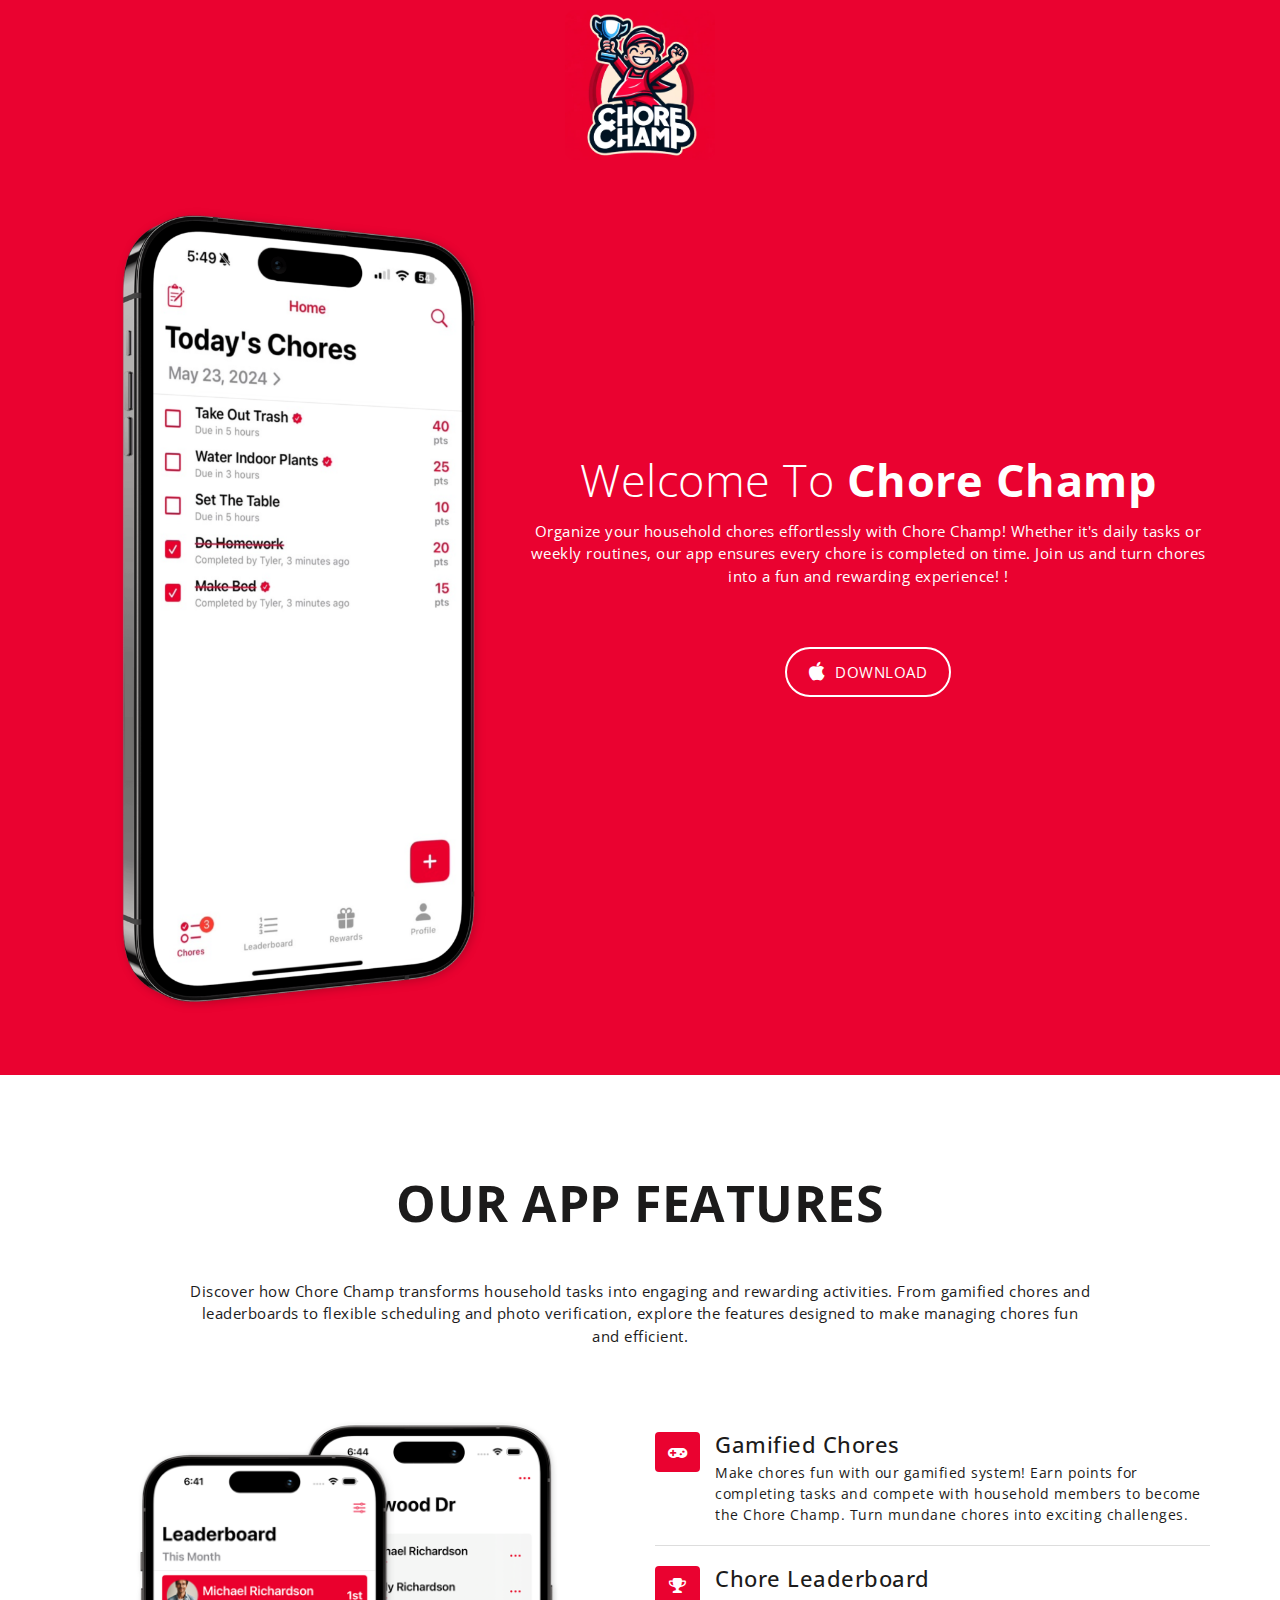
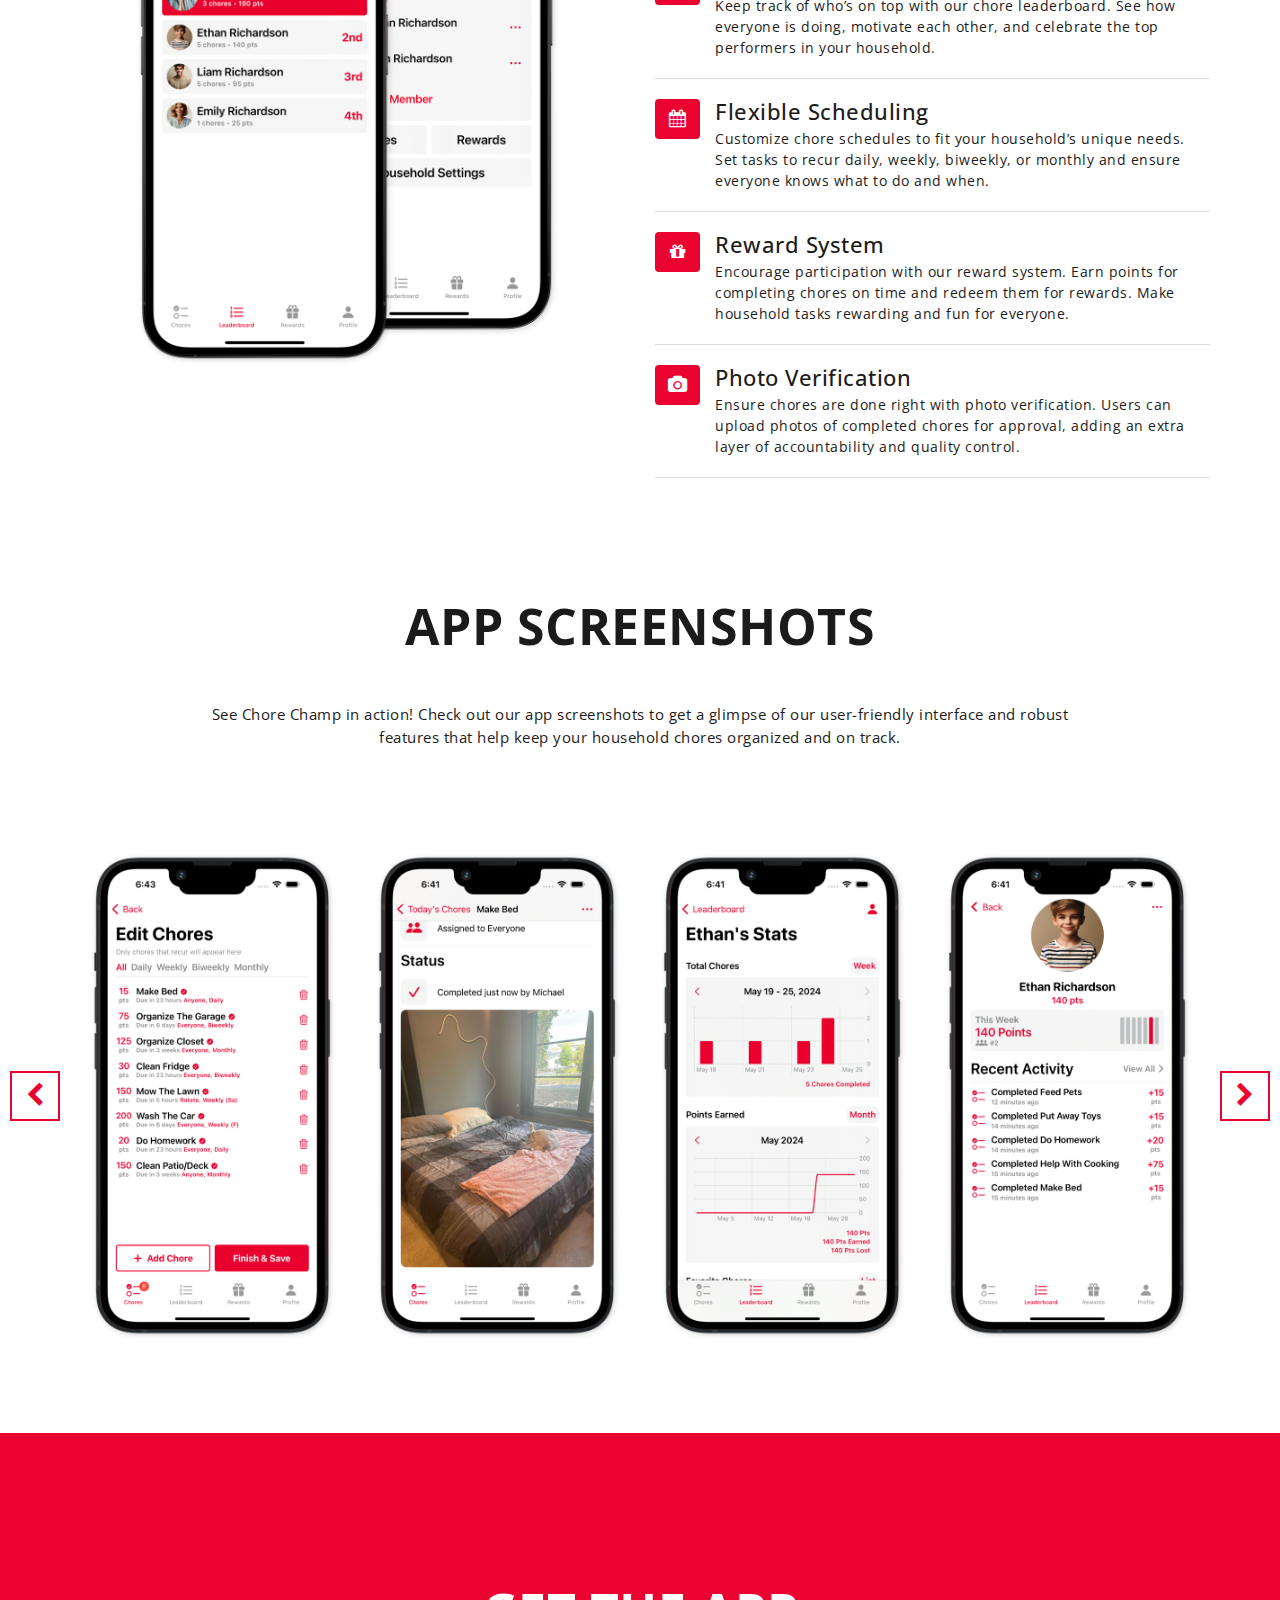
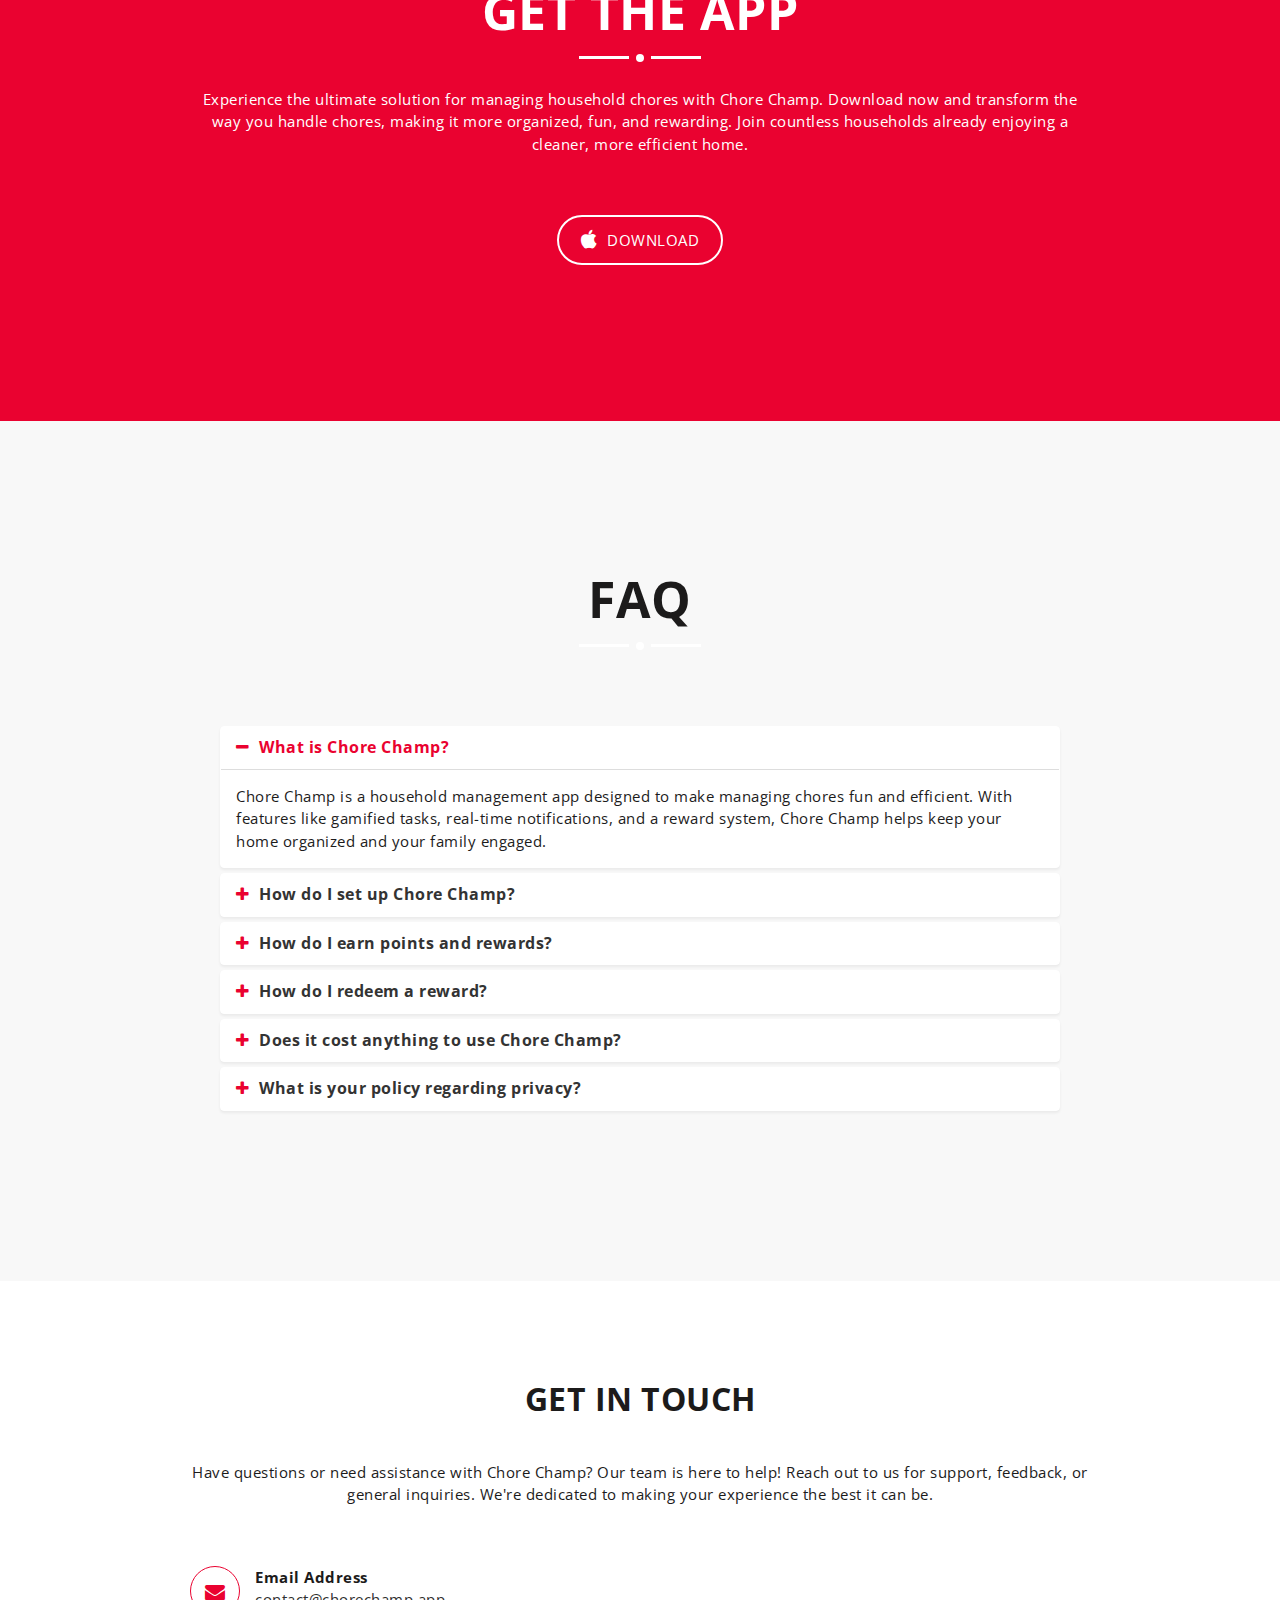
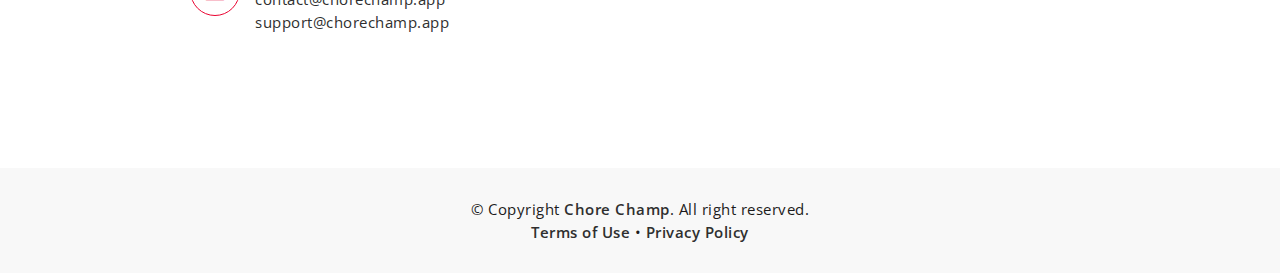
==== index.html @ dc163e96 "Completed Website" ====
<!DOCTYPE html>
<html lang="en">
  <head>
    <meta charset="utf-8">
    <meta http-equiv="X-UA-Compatible" content="IE=edge">
    <meta name="viewport" content="width=device-width, initial-scale=1">
    <!-- The above 3 meta tags *must* come first in the head; any other head content must come *after* these tags -->
    <title>Chore Champ</title>
	<meta property="og:description" content="Organize and manage household chores effortlessly with Chore Champ.">
    <!-- Favicon -->
    <link rel="shortcut icon" type="image/icon" href="assets/images/chorechamplogo.webp"/>
    <!-- Font Awesome -->
    <link href="https://maxcdn.bootstrapcdn.com/font-awesome/4.6.3/css/font-awesome.min.css" rel="stylesheet">
    <!-- Bootstrap -->
    <link href="assets/css/bootstrap.min.css" rel="stylesheet">
    <!-- Slick slider -->
    <link href="assets/css/slick.css" rel="stylesheet">
    <!-- Theme color -->
    <link id="switcher" href="assets/css/theme-color/chorechamp-theme.css" rel="stylesheet">
	<!-- Link Preview -->
    <meta property="og:image" content="assets/images/chorechamplogo.webp" />


    <!-- Main Style -->
    <link href="style.css" rel="stylesheet">

    <!-- Fonts -->

    <!-- Open Sans for body and title font -->
	<link href="https://fonts.googleapis.com/css?family=Open+Sans:300,400,400i,600,700,800" rel="stylesheet">
 
 
	
    <!-- HTML5 shim and Respond.js for IE8 support of HTML5 elements and media queries -->
    <!-- WARNING: Respond.js doesn't work if you view the page via file:// -->
    <!--[if lt IE 9]>
      <script src="https://oss.maxcdn.com/html5shiv/3.7.2/html5shiv.min.js"></script>
      <script src="https://oss.maxcdn.com/respond/1.4.2/respond.min.js"></script>
    <![endif]-->
  </head>
  <body>

  
  	
  	<!-- Start Header -->
	<header id="mu-header" class="" role="banner">
		<div class="mu-header-overlay">
			<div class="container">
				<div class="mu-header-area">

					<!-- Start Logo -->
					<div class="mu-logo-area">
						<!-- text based logo -->
						<!-- <a class="mu-logo" href="#">Chore Champ</a> -->
						<!-- image based logo -->
						<a class="mu-logo" href="#"><img src="assets/images/chorechamplogo.webp" alt="logo img"></a>
					</div>
					<!-- End Logo -->

					<!-- Start header featured area -->
					<div class="mu-header-featured-area">
						<div class="mu-header-featured-content">
							<h1>Welcome To <span>Chore Champ</span></h1>
							<p>Organize your household chores effortlessly with Chore Champ! Whether it's daily tasks or weekly routines, our app ensures every chore is completed on time. Join us and turn chores into a fun and rewarding experience!								!</p>

							<div class="mu-app-download-area">
								<a class="mu-apple-btn" href="https://testflight.apple.com/join/TsRob74C"><i class="fa fa-apple"></i><span>Download</span></a>
								<!-- <a class="mu-windows-btn" href="#"><i class="fa fa-windows"></i><span>windows store</span></a> -->
							</div>

						</div>

						<div class="mu-header-featured-img">
							<img src="assets/images/headerappscreenshot.png" alt="iphone image">
						</div>

						
					</div>
					<!-- End header featured area -->

				</div>
			</div>
		</div>
	</header>
	<!-- End Header -->
	
	<!-- Start main content -->
		
	<main role="main">

		<!-- Start Feature -->
		<section id="mu-feature">
			<div class="container">
				<div class="row">
					<div class="col-md-12">
						<div class="mu-feature-area">

							<div class="mu-title-area">
								<h2 class="mu-title">OUR APP FEATURES</h2>
								<span class="mu-title-dot"></span>
								<p>Discover how Chore Champ transforms household tasks into engaging and rewarding activities. From gamified chores and leaderboards to flexible scheduling and photo verification, explore the features designed to make managing chores fun and efficient.</p>
							</div>

							<!-- Start Feature Content -->
							<div class="mu-feature-content">
								<div class="row">
									<div class="col-md-6">
										<div class="mu-feature-content-left">
											<img class="mu-profile-img" src="assets/images/iphone-group.png" alt="iphone Image">
										</div>
									</div>
									<div class="col-md-6">
										<div class="mu-feature-content-right">

											<!-- Start single feature item -->
											<div class="media">
						                        <div class="media-left">
						                        	<button class="btn mu-feature-btn" type="button">
						                        		<i class="fa fa-gamepad" aria-hidden="true"></i>
						                        	</button>
						                        </div>
						                        <div class="media-body">
							                        <h3 class="media-heading">Gamified Chores</h3>
							                        <p>Make chores fun with our gamified system! Earn points for completing tasks and compete with household members to become the Chore Champ. Turn mundane chores into exciting challenges.
													</p>
						                        </div>
						                    </div>
						                    <!-- End single feature item -->

						                    <!-- Start single feature item -->
											<div class="media">
						                        <div class="media-left">
						                        	<button class="btn mu-feature-btn" type="button">
						                        		<i class="fa fa-trophy" aria-hidden="true"></i>
						                        	</button>
						                        </div>
						                        <div class="media-body">
							                        <h3 class="media-heading">Chore Leaderboard</h3>
							                        <p>Keep track of who’s on top with our chore leaderboard. See how everyone is doing, motivate each other, and celebrate the top performers in your household.</p>
						                        </div>
						                    </div>
						                    <!-- End single feature item -->

						                    <!-- Start single feature item -->
											<div class="media">
						                        <div class="media-left">
						                        	<button class="btn mu-feature-btn" type="button">
						                        		<i class="fa fa-calendar" aria-hidden="true"></i>
						                        	</button>
						                        </div>
						                        <div class="media-body">
							                        <h3 class="media-heading">Flexible Scheduling</h3>
							                        <p>Customize chore schedules to fit your household’s unique needs. Set tasks to recur daily, weekly, biweekly, or monthly and ensure everyone knows what to do and when.</p>
						                        </div>
						                    </div>
						                    <!-- End single feature item -->

						                    <!-- Start single feature item -->
											<div class="media">
						                        <div class="media-left">
						                        	<button class="btn mu-feature-btn" type="button">
						                        		<i class="fa fa-gift" aria-hidden="true"></i>
						                        	</button>
						                        </div>
						                        <div class="media-body">
							                        <h3 class="media-heading">Reward System</h3>
							                        <p>Encourage participation with our reward system. Earn points for completing chores on time and redeem them for rewards. Make household tasks rewarding and fun for everyone.</p>
						                        </div>
						                    </div>
						                    <!-- End single feature item -->

											<!-- Start single feature item -->
											<div class="media">
						                        <div class="media-left">
						                        	<button class="btn mu-feature-btn" type="button">
						                        		<i class="fa fa-camera" aria-hidden="true"></i>
						                        	</button>
						                        </div>
						                        <div class="media-body">
							                        <h3 class="media-heading">Photo Verification</h3>
							                        <p>Ensure chores are done right with photo verification. Users can upload photos of completed chores for approval, adding an extra layer of accountability and quality control.</p>
						                        </div>
						                    </div>
						                    <!-- End single feature item -->

										</div>
									</div>
								</div>
							</div>
							<!-- End Feature Content -->

						</div>
					</div>
				</div>
			</div>
		</section>
		<!-- End Feature -->


		<!-- Start Apps Screenshot -->
		<section id="mu-apps-screenshot">
			<div class="container">
				<div class="row">
					<div class="col-md-12">
						<div class="mu-apps-screenshot-area">

							<div class="mu-title-area">
								<h2 class="mu-title">APP SCREENSHOTS</h2>
								<span class="mu-title-dot"></span>
								<p>See Chore Champ in action! Check out our app screenshots to get a glimpse of our user-friendly interface and robust features that help keep your household chores organized and on track.
								</p>
							</div>


							<!-- Start Apps Screenshot Content -->
							<div class="mu-apps-screenshot-content">

								<div class="mu-apps-screenshot-slider">

									<div class="mu-single-screeshot">
										<img src="assets/images/screenshot/01.png" alt="App screenshot img">
									</div>

									<div class="mu-single-screeshot">
										<img src="assets/images/screenshot/02.png" alt="App screenshot img">
									</div>

									<div class="mu-single-screeshot">
										<img src="assets/images/screenshot/03.png" alt="App screenshot img">
									</div>

									<div class="mu-single-screeshot">
										<img src="assets/images/screenshot/04.png" alt="App screenshot img">
									</div>

									<div class="mu-single-screeshot">
										<img src="assets/images/screenshot/05.png" alt="App screenshot img">
									</div>

									<div class="mu-single-screeshot">
										<img src="assets/images/screenshot/06.png" alt="App screenshot img">
									</div>

									<div class="mu-single-screeshot">
										<img src="assets/images/screenshot/07.png" alt="App screenshot img">
									</div>

									<div class="mu-single-screeshot">
										<img src="assets/images/screenshot/01.png" alt="App screenshot img">
									</div>

									<div class="mu-single-screeshot">
										<img src="assets/images/screenshot/02.png" alt="App screenshot img">
									</div>

									<div class="mu-single-screeshot">
										<img src="assets/images/screenshot/03.png" alt="App screenshot img">
									</div>

									<div class="mu-single-screeshot">
										<img src="assets/images/screenshot/04.png" alt="App screenshot img">
									</div>

									<div class="mu-single-screeshot">
										<img src="assets/images/screenshot/05.png" alt="App screenshot img">
									</div>

									<div class="mu-single-screeshot">
										<img src="assets/images/screenshot/06.png" alt="App screenshot img">
									</div>

									<div class="mu-single-screeshot">
										<img src="assets/images/screenshot/07.png" alt="App screenshot img">
									</div>

								</div>

							</div>
							<!-- End Apps Screenshot Content -->

						</div>
					</div>
				</div>
			</div>
		</section>
		<!-- End Apps Screenshot -->

		<!-- Start Download -->
		<section id="mu-download">
			<div class="container">
				<div class="row">
					<div class="col-md-12">
						<div class="mu-download-area">

							<div class="mu-title-area">
								<h2 class="mu-title">GET THE APP</h2>
								<span class="mu-title-dot"></span>
								<p>Experience the ultimate solution for managing household chores with Chore Champ. Download now and transform the way you handle chores, making it more organized, fun, and rewarding. Join countless households already enjoying a cleaner, more efficient home.</p>
							</div>


							<div class="mu-download-content">
								<a class="mu-apple-btn" href="https://testflight.apple.com/join/TsRob74C"><i class="fa fa-apple"></i><span>Download</span></a>
							</div>


						</div>
					</div>
				</div>
			</div>
		</section>
		<!-- End Download -->

		<!-- Start FAQ -->
		<section id="mu-faq">
			<div class="container">
				<div class="row">
					<div class="col-md-12">
						<div class="mu-faq-area">

							<div class="mu-title-area">
								<h2 class="mu-title">FAQ</h2>
								<span class="mu-title-dot"></span>
							</div>


							<div class="mu-faq-content">
								<div class="panel-group" id="accordion">
							  
								  <div class="panel panel-default">
									<div class="panel-heading">
									  <h4 class="panel-title">
										<a data-toggle="collapse" data-parent="#accordion" href="#collapseOne" aria-expanded="true">
										  <span class="fa fa-minus"></span> What is Chore Champ?
										</a>
									  </h4>
									</div>
									<div id="collapseOne" class="panel-collapse collapse in">
									  <div class="panel-body">
										Chore Champ is a household management app designed to make managing chores fun and efficient. With features like gamified tasks, real-time notifications, and a reward system, Chore Champ helps keep your home organized and your family engaged.
									  </div>
									</div>
								  </div>
							  
								  <div class="panel panel-default">
									<div class="panel-heading">
									  <h4 class="panel-title">
										<a data-toggle="collapse" data-parent="#accordion" href="#collapseTwo">
										  <span class="fa fa-plus"></span> How do I set up Chore Champ?
										</a>
									  </h4>
									</div>
									<div id="collapseTwo" class="panel-collapse collapse">
									  <div class="panel-body">
										Setting up Chore Champ is easy. Download the app from the App Store, create an account, and start adding household members. Assign chores, set schedules, and customize settings to fit your household's needs.
									  </div>
									</div>
								  </div>
							  
							  
								  <div class="panel panel-default">
									<div class="panel-heading">
									  <h4 class="panel-title">
										<a data-toggle="collapse" data-parent="#accordion" href="#collapseFive">
											<span class="fa fa-plus"></span> How do I earn points and rewards?
										</a>
									  </h4>
									</div>
									<div id="collapseFive" class="panel-collapse collapse">
									  <div class="panel-body">
										Earn points by completing chores on time. Points can be redeemed for various rewards set by your household. The more chores you complete, the more points you earn. Stay consistent and see your points grow!
									</div>
									</div>
								  </div>

								  <div class="panel panel-default">
									<div class="panel-heading">
										<h4 class="panel-title">
											<a data-toggle="collapse" data-parent="#accordion" href="#collapseSix">
												<span class="fa fa-plus"></span> How do I redeem a reward?
											</a>
										</h4>
									</div>
									<div id="collapseSix" class="panel-collapse collapse">
										<div class="panel-body">
											Redeeming a reward in Chore Champ is simple and rewarding! Follow these steps to redeem your earned points for a reward:
											<ol>
												<li>Open the Chore Champ app and navigate to the Rewards section.</li>
												<li>Browse through the available rewards that your household has set up.</li>
												<li>Select the reward you wish to redeem.</li>
												<li>Confirm your selection and the required points will be deducted from your total points.</li>
												<li>Your reward request will be sent to a parent or household administrator.</li>
												<li>Your parent or household administrator will give you the reward.</li>
												<li>Enjoy your reward and keep up the good work on completing chores!</li>
											</ol>
											If you have any questions or need assistance, please reach out to our support team at <a href="mailto:support@chorechamp.app">support@chorechamp.app</a>.
										</div>
									</div>
								</div>
								

								<div class="panel panel-default">
									<div class="panel-heading">
										<h4 class="panel-title">
											<a data-toggle="collapse" data-parent="#accordion" href="#collapseThree">
												<span class="fa fa-plus"></span> Does it cost anything to use Chore Champ?
											</a>
										</h4>
									</div>
									<div id="collapseThree" class="panel-collapse collapse">
										<div class="panel-body">
											Chore Champ offers both free and premium versions. The free version includes basic features, while the premium version, Champ+, is priced at $4.99 a month and includes the following advanced features:
											<ol>
												<li><strong>Champ AI:</strong> Get personalized chore suggestions, chore points, and automatic photo verification with our advanced AI assistant.</li>
												<li><strong>Chore Leader:</strong> Increase chore completion by 30%! Automatically assign a daily chore leader to ensure all chores are completed on time and manage the household effectively.</li>
												<li><strong>Photo Verification:</strong> Submit photos for chore verification and earn points upon approval, ensuring chores are completed correctly.</li>
												<li><strong>Multiple Households:</strong> Manage and switch between multiple households seamlessly, perfect for families with more than one home.*</li>
												<li><strong>Vacation Mode:</strong> Pause chore assignments during vacations to ensure a stress-free break and resume them upon return.</li>
												<li><strong>Chore Rollover:</strong> Automatically carry over incomplete chores to the next day to ensure nothing is missed.</li>
											</ol>
											<p>*Does not share with household.</p>
											<p>Check the app for the latest pricing and feature details.</p>
										</div>
									</div>
								</div>
								

								  <div class="panel panel-default">
									<div class="panel-heading">
									  <h4 class="panel-title">
										<a data-toggle="collapse" data-parent="#accordion" href="#collapseFour">
										  <span class="fa fa-plus"></span> What is your policy regarding privacy?
										</a>
									  </h4>
									</div>
									<div id="collapseFour" class="panel-collapse collapse">
									  <div class="panel-body">
										We take your privacy seriously. Chore Champ adheres to strict data protection standards. We do not share your data with third parties without your consent. For more details, please read our Privacy Policy available within the app and on our website.
									  </div>
									</div>
								  </div>
							  
								</div>
							  </div>
							  

						</div>
					</div>
				</div>
			</div>
		</section>
		<!-- End FAQ -->


		<!-- Start Contact -->
		<section id="mu-contact">
			<div class="container">
				<div class="row">
					<div class="col-md-12">
						<div class="mu-contact-area">

							<div class="mu-title-area">
								<h2 class="mu-heading-title">GET IN TOUCH</h2>
								<span class="mu-title-dot"></span>
								<p>Have questions or need assistance with Chore Champ? Our team is here to help! Reach out to us for support, feedback, or general inquiries. We're dedicated to making your experience the best it can be.</p>
							  </div>
							  

							

							<!-- Start Contact Content -->
							<div class="mu-contact-content">
								<div class="row">


									<div class="col-md-5">
										<!-- <div class="mu-contact-right">
											<div class="mu-contact-right-single">
												<div class="mu-icon"><i class="fa fa-map-marker"></i></div>
												<p><strong>Office Location</strong></p>
												<p>Dooley Branch Rd Millen, GA 30442, USA</p>
											</div> -->

											<!-- <div class="mu-contact-right-single">
												<div class="mu-icon"><i class="fa fa-phone"></i></div>
												<p><strong>Phone Number</strong></p>
												<p>+90 987 678 9834</p>
												<p>+90 567 098 785</p>
											</div> -->

											<div class="mu-contact-right-single">
												<div class="mu-icon"><i class="fa fa-envelope"></i></div>
												<p><strong>Email Address</strong></p>
												<p><a href="mailto:contact@chorechamp.app">contact@chorechamp.app</a></p>
												<p><a href="mailto:support@chorechamp.app">support@chorechamp.app</a></p>
											</div>

											<!-- <div class="mu-contact-right-single">
												<div class="mu-social-media">
													<a href="#"><i class="fa fa-facebook"></i></a>
													<a href="#"><i class="fa fa-twitter"></i></a>
													<a href="#"><i class="fa fa-google-plus"></i></a>
													<a href="#"><i class="fa fa-linkedin"></i></a>
													<a href="#"><i class="fa fa-youtube"></i></a>
												</div>
											</div> -->

										</div>
									</div>		

								</div>
							</div>
							<!-- End Contact Content -->

						</div>
					</div>
				</div>
			</div>
		</section>
		<!-- End Contact -->

	</main>
	
	<!-- End main content -->	
			
			
	<!-- Start footer -->
	<footer id="mu-footer" role="contentinfo">
			<div class="container">
				<div class="mu-footer-area">
					<p class="mu-copy-right">&copy; Copyright <a rel="nofollow" href="http://chorechamp.app">Chore Champ</a>. All right reserved.</p>
					<p class="mu-copy-right"> <a rel="nofollow" href="termsofuse.html">Terms of Use</a> • <a rel="nofollow" href="privacypolicy.html">Privacy Policy</a></p>

				</div>
			</div>

	</footer>
	<!-- End footer -->

	
	
    <!-- jQuery library -->
    <script src="https://ajax.googleapis.com/ajax/libs/jquery/1.11.3/jquery.min.js"></script>
    <!-- Include all compiled plugins (below), or include individual files as needed -->
    <!-- Bootstrap -->
    <script src="assets/js/bootstrap.min.js"></script>
	<!-- Slick slider -->
    <script type="text/javascript" src="assets/js/slick.min.js"></script>
    <!-- Ajax contact form  -->
    <script type="text/javascript" src="assets/js/app.js"></script>
  
    
	
    <!-- Custom js -->
	<script type="text/javascript" src="assets/js/custom.js"></script>

	
	
    
  </body>
</html>
---- assets/css/theme-color/chorechamp-theme.css ----
.mu-primary-btn:hover,
.mu-primary-btn:focus,
.mu-copy-right a:hover,
.mu-copy-right a:focus,
.mu-send-msg-btn:hover,
.mu-send-msg-btn:focus,
.mu-apple-btn:hover,
.mu-google-btn:hover,
.mu-windows-btn:hover,
.mu-apple-btn:focus,
.mu-google-btn:focus,
.mu-windows-btn:focus,
.mu-feature-content-right .media:hover .media-heading,
.mu-apps-screenshot-slider .slick-next::before,
.mu-apps-screenshot-slider .slick-prev::before,
.mu-faq-content .panel-title a:hover,
.mu-faq-content .panel-title a:focus,
.mu-faq-content .panel-title a[aria-expanded="true"],
.mu-faq-content .panel-title a>span,
.mu-menu ul li a:hover,
.mu-menu ul li a:focus {
	color: #EA0230;
}

.mu-social-media a:hover,
.mu-social-media a:focus,
.mu-contact-right-single .mu-icon {
	border: 1px solid #EA0230;
	color: #EA0230;
}

.mu-contact-form .form-control:focus {
	border: 1px solid #EA0230;    
} 

.mu-send-msg-btn {
	border: 1px solid #EA0230;
	background-color: #EA0230;
}

.mu-header-overlay,
.mu-menu-btn,
.mu-title-dot,
.mu-title-dot::before,
.mu-title-dot::after,
.mu-feature-btn,
.mu-video-overlay {
	background-color: #EA0230;
}
.mu-feature-content-right .media:hover {
	border-bottom: 1px solid #EA0230;
}

.mu-apps-screenshot-slider .slick-next,
.mu-apps-screenshot-slider .slick-prev {
	border: 2px solid #EA0230;
	color: #ee4532;
}EA0230

.mu-faq-content .panel-default > .panel-heading + .panel-collapse > .panel-body {
	border-top-color: #EA0230;

}
---- style.css ----
body,
html {
	overflow-x:hidden;
}

body {
	font-family: 'Open Sans', sans-serif;
	font-size: 15px;
	letter-spacing: 0.5px;
	line-height: 1.5;
	color: #1c1b1b;
}

ul {
	padding: 0;
	margin: 0;
}

ul li {
	list-style: disc;
	font-size: 17px;
	line-height: 1.59;
}

a { 
	text-decoration: none;
	color: #2f2f2f;  
}

a:hover,
a:focus {
	outline: none;
	text-decoration: none;
}

h1,
h2,
h3,
h4,
h5,
h6 {
	font-family: 'Open Sans', sans-serif;
	font-weight: 700;
	margin-top: 0;
}


h1 {
	font-size: 38px;
}

h2 {  
	font-size: 32px; 
	line-height: 1.13; 
}

h3 {  
	font-size: 26px;  
}

h4 {  
	font-size: 22px;  
}

h5 {  
	font-size: 20px;  
}

h6 {  
	font-size: 18px;  
}

img {
	border: none;
	max-width: 100%;
	user-select: none; /* Standard syntax */
	-webkit-user-drag: none;
	-webkit-touch-callout: none; /* Disable callout, e.g., on iOS Safari */
	-webkit-user-select: none; /* Chrome/Safari/Opera */
	-moz-user-select: none; /* Firefox */
	-ms-user-select: none; /* Internet Explorer/Edge */	
}

code {
	background-color: #ee6e73;
	border-radius: 2px;
	color: #fff;
	padding: 2px 4px;
}

pre {
	background-color: #f8f8f8;
	border: 1px solid #eee;
	border-radius: 4px;
	padding: 10px;
}

pre code {
	background-color: transparent;
	color: #333;
}

del{
	text-decoration-color: #ee6e73;
}

kbd {
	background-color: #ddd;
	padding: 4px 6px;
	border-radius: 2px;
	color: #ddd;
}

address {
	line-height: 1.5;
	padding-left: 10px;
}

dl dt {
	font-weight: 700;
}

dl dd {
	margin-left: 0;
}

blockquote {
	background-color: #f8f8f8;
	border-radius: 0 4px 4px 0;
	padding: 5px 15px;
	
}

blockquote p {
	margin-top: 10px;
}

button {
	padding: 5px 15px;
	border: none;
}

button:focus {
	outline: none;
	border: none;
}


/* ========= BUTTON =========*/

.mu-primary-btn {
	background-color: transparent;
	border-radius: 4px;
	border: 2px solid #ffffff;
	color: #fff;
	display: inline-block;
	font-size: 14px;
	font-weight: 700;
	letter-spacing: 1.5px;
	padding: 12px 35px;
	-webkit-transition: all 0.5s;
	transition: all 0.5s;
}

.mu-primary-btn:hover,
.mu-primary-btn:focus {
	background-color: #fff;
}

.mu-send-msg-btn {
	color: #555;
	font-size: 13px;
	font-weight: 600;
	letter-spacing: 1px;
	text-align: center;
	padding: 14px 24px;
	margin-top: 10px;
	-webkit-transition: all 0.5s;
	transition: all 0.5s;
	width: 130px;
	color: #fff;
	border-radius: 10px;
	margin-bottom: 25px;
}

.mu-send-msg-btn:hover,
.mu-send-msg-btn:focus {
	background-color: #fff;
}



/*--------------------*/
/* HEADER */
/*--------------------*/

#mu-header {
	background-image: url("assets/images/header-bg.jpg");
	display: inline;
	float: left;
	width: 100%;
	background-position: center center;
	background-attachment: fixed;
}

.mu-header-overlay {
	display: inline;
	float: left;
	width: 100%;
}

.mu-logo-area {
    display: flex;
    justify-content: center;
    align-items: center;
    width: 100%;
    padding-left: 25px;
    padding-right: 25px;
}

.mu-logo {
    color: #fff;
    font-size: 45px;
    font-weight: 700;
	margin-top: 10px;
	margin-bottom: 10px;
	
}

.mu-logo img {
    max-width: fit-content;
    max-height: 150px;
    border-radius: 10px;
}

.mu-logo:hover,
.mu-logo:focus {
    color: #fff;
}


.mu-logo:hover,
.mu-logo:focus {
	color: #fff;
}

.mu-menu-btn {
	position: fixed;
	right: 15%;
	top: 50px;
	color: #fff;
	font-size: 25px;
	border: 2px solid #fff;
	padding: 5px 14px;
	z-index: 999;
	-webkit-transition: all 0.5s;
	-o-transition: all 0.5s;
	transition: all 0.5s;
}

.mu-menu-btn:hover,
.mu-menu-btn:focus {
	border: 2px solid #fff;
}



/*=== Featured section ===*/

.mu-header-featured-area {
	display: inline;
	float: left;
	padding-bottom: 25px;
	width: 100%;
}

.mu-header-featured-img {
	display: inline;
	float: left;
	width: 40%;
	padding-left: 25px;
	padding-right: 25px;
}

.mu-header-featured-content {
	display: inline;
	float: right;
	margin-top: 25%;
	text-align: center;
	width: 60%;
}

.mu-header-featured-content h1 {
	font-size: 45px;
	color: #fff;
	font-weight: 300;
	margin-bottom: 15px;
}

.mu-header-featured-content h1 span {
	font-weight: 700;
}

.mu-header-featured-content p{
	color: #fff;
}

.mu-app-download-area {
	display: inline;
	float: left;
	margin-top: 50px;
	width: 100%;
}

.mu-app-download-area h4 {
	color: #fff;
	font-size: 18px;
	font-weight: 300;
	margin-bottom: 20px;
}

.mu-apple-btn,
.mu-google-btn,
.mu-windows-btn {
	border: 2px solid #fff;
    border-radius: 50px;
    color: #fff;
    display: inline-block;
    margin: 0 10px;
    padding: 11px 22px;
    text-transform: uppercase;
    -webkit-transition: all 0.5s;
    -o-transition: all 0.5s;
    transition: all 0.5s;
}

.mu-apple-btn:hover,
.mu-google-btn:hover,
.mu-windows-btn:hover,
.mu-apple-btn:focus,
.mu-google-btn:focus,
.mu-windows-btn:focus {
	background-color: #ffffff;
}

.mu-apple-btn i,
.mu-google-btn i,
.mu-windows-btn i {
	display: block;
    float: left;
    font-size: 20px;
    line-height: 24px;
    margin-right: 10px;
}

.mu-apple-btn span,
.mu-google-btn span,
.mu-windows-btn span {
	display: block;
	float: left;
	line-height: 24px;
}



/*--------------------*/
/* MENU */
/*--------------------*/

.mu-menu-close-btn {
	display: block;
	font-size: 25px;
	height: 48px;
	position: absolute;
	right: 15%;
	top: 55px;
	width: 48px;
	-webkit-transition: color 0.3s ease-in-out 0s;
	transition: color 0.3s ease-in-out 0s;
}

.mu-menu-close-btn .mu-line {
	background-color: transparent;
	display: block;
	position: relative;
	height: 4px;
	width: 38px;
}

.mu-menu-close-btn .mu-line::before {
	background-color: #fff;
	content: "";
	display: block;
	height: 4px;
	position: absolute;
	top: 16px;
	-webkit-transform: rotate(-45deg);
	        transform: rotate(-45deg);
	-webkit-transition: -webkit-transform 0.3s ease-out 0s;
	transition: -webkit-transform 0.3s ease-out 0s;
	transition: transform 0.3s ease-out 0s;
	transition: transform 0.3s ease-out 0s, -webkit-transform 0.3s ease-out 0s;
	width: 38px;
	z-index: -1;
}

.mu-menu-close-btn .mu-line::after {
	 background-color: #fff;
	content: "";
	display: block;
	height: 4px;
	position: absolute;
	top: 16px;
	-webkit-transform: rotate(45deg);
	        transform: rotate(45deg);
	-webkit-transition: -webkit-transform 0.3s ease-out 0s;
	transition: -webkit-transform 0.3s ease-out 0s;
	transition: transform 0.3s ease-out 0s;
	transition: transform 0.3s ease-out 0s, -webkit-transform 0.3s ease-out 0s;
	width: 38px;
	z-index: -1;
}

.mu-menu-close-btn:hover .mu-line:before,
.mu-menu-close-btn:hover .mu-line:after {
	-webkit-transform: rotate(0deg);
	        transform: rotate(0deg);
} 

/* Menu overlay */

.mu-menu-full-overlay {
	background-color: rgba(0, 0, 0, 0.94);
	color: #fff;
	height: 100%;
	left: 0;
	position: fixed;
	right: 0;
	text-align: center;
	top: 0;
	visibility: hidden;
    -webkit-transition: all 0.5s;
    -o-transition: all 0.5s;
    transition: all 0.5s;
	width: 100%;
	z-index: 99999;
}

.mu-menu-full-overlay-show {
	visibility: visible;
}

.mu-menu-full-overlay-inner {
	display: inline;
	float: left;
	padding: 12% 15%;	
	width: 100%;
}

.mu-menu ul li {
	list-style: none;
}

.mu-menu ul li a {
	color: #fff;
	display: inline-block;
	font-size: 35px;
	font-weight: 700;
	line-height: 1.35;
	text-align: center;
	text-transform: uppercase;
	margin-bottom: 10px;
	-webkit-transition: all 0.5s;
	-o-transition: all 0.5s;
	transition: all 0.5s;
}

/*--------------------*/
/* FEATURE SECTION */
/*--------------------*/


#mu-feature {
	background-color: #fff;
	display: inline;
	float: left;
	width: 100%;
}

.mu-feature-area {
	display: inline;
	float: left;
	padding: 100px 0;
	width: 100%;
}

.mu-title-area {
	display: inline;
	float: left;
	text-align: center;
	padding: 0 120px;
	width: 100%;
}

.mu-title {
	color: #1c1b1b;
	margin-bottom: 15px;
	padding: 0;
	z-index: 10;
	text-transform: capitalize;
	font-size: 50px;
}

.mu-title-dot {
	background-color: #ffff;
	border-radius: 50%;
	height: 8px;
	width: 8px;
	display: inline-block;
	margin-bottom: 20px;
	position: relative;
}

.mu-title-dot::before {
	background-color: #ffff;
	content: '';
	position: absolute;
	left: 15px;
	height: 3px;
	width: 50px;
	top: 2px;
}

.mu-title-dot::after {
	background-color: #ffff;
	content: '';
	position: absolute;
	right: 15px;
	height: 3px;
	width: 50px;
	top: 2px;
}

.mu-feature-content {
	background-color: #fff;
	display: inline;
	float: left;
	margin-top: 30px;
	width: 100%;
}

.mu-feature-content-left {
	display: inline;
	float: left;
	width: 100%;
}

.mu-feature-content-right {
	display: inline;
	float: left;
	margin-top: 30px;
	width: 100%;
}

.mu-feature-content-right .media-left {
	padding-right: 15px;
}

.mu-feature-btn {
	color: #fff;
	width: 45px;
	font-size: 18px;
}

.mu-feature-btn:hover {
	color: #fff;
}

.mu-feature-content-right .media-heading {
	font-size: 22px;
	font-weight: 500;
	-webkit-transition: all 0.5s;
	-o-transition: all 0.5s;
	transition: all 0.5s;
}

.mu-feature-content-right .media {
	margin-top: 15px;
	border-bottom: 1px solid #ddd;
	margin-bottom: 20px;
	padding-bottom: 20px;
	-webkit-transition: all 0.5s;
	-o-transition: all 0.5s;
	transition: all 0.5s;
}

.mu-feature-content-right .media p {
	font-size: 14px;
	margin-bottom: 0;
}

/*--------------------*/
/* APPPS SCREENSHOT */
/*--------------------*/


#mu-apps-screenshot {
	background-color: #fff;
	display: inline;
	float: left;
	width: 100%;
}

.mu-apps-screenshot-area {
	display: inline;
	float: left;
	padding-bottom: 50px;
	width: 100%;
}

.mu-apps-screenshot-content{
	display: inline;
	float: left;
	margin-top: 50px;
	width: 100%;
}

.mu-apps-screenshot-slider {

}

.mu-single-screeshot {
	padding: 0 10px;
	outline: none;
	-webkit-transition: all 0.3s ease 0s;
	transition: all 0.3s ease 0s;
}

.mu-apps-screenshot-slider .slick-next {
	right: -60px;
}

.mu-apps-screenshot-slider .slick-prev {
	left: -60px;
}

.mu-apps-screenshot-slider .slick-next,
.mu-apps-screenshot-slider .slick-prev {
	background-color: transparent;
}


/*--------------------*/
/* DOWNLOAD */
/*--------------------*/

#mu-download {
	background-color: #EA0230;
	background-position: center center;
	background-size: cover;
	background-attachment: fixed;
	display: inline;
	float: left;
	position: relative;
	width: 100%;
}

#mu-download::before {
	bottom: 0;
	content: '';
	left: 0;
	top: 0;
	right: 0;
	position: absolute;
	opacity: 0.84;
}

.mu-download-area {
	display: inline;
	float: left;
	padding: 150px 0;
	width: 100%;
}

.mu-download-area .mu-title,
.mu-download-area p {
	color: #fff;
}

.mu-download-content {
	display: inline;
	float: left;
	width: 100%;
	text-align: center;
	margin-top: 50px;
}


/*--------------------*/
/* FAQ */
/*--------------------*/

#mu-faq {
	background-color: #f8f8f8;
	display: inline;
	float: left;
	position: relative;
	width: 100%;
}

.mu-faq-area {
	display: inline;
	float: left;
	padding: 150px 0;
	width: 100%;
}

.mu-faq-content {
	display: inline;
	float: left;
	width: 100%;
	text-align: center;
	padding: 0 150px;
	margin-top: 50px;
}

.mu-faq-content .panel-default {
	border-color: #fff;
	box-shadow: 0 2px 3px 0 rgba(0,0,0,0.06);
}

.mu-faq-content .panel-default > .panel-heading {
	color: #333;
	background-color: #fff;
	border-color: #ddd;
	padding: 0;

}

.mu-faq-content .panel-default > .panel-heading + .panel-collapse > .panel-body {
	text-align: left;
}


.mu-faq-content .panel-title {
	text-align: left;
}

.mu-faq-content .panel-title a {
	display: block;
	padding: 12px 15px;
	-webkit-transition: all 0.5s;
	-o-transition: all 0.5s;
	transition: all 0.5s;
}

.mu-faq-content .panel-title a>span {
	margin-right: 5px;
}


/*--------------------*/
/* CONTACT US */
/*--------------------*/

#mu-contact {
	background-color: #fff;
	display: inline;
	float: left;
	width: 100%;
}

.mu-contact-area {
	display: inline;
	float: left;
	padding: 100px 0;
	width: 100%;
}

.mu-contact-header {
	display: inline;
	float: left;
	text-align: center;
	width: 100%;
	padding: 0 120px;
}

.mu-contact-content{
	display: inline;
	float: left;
	margin-top: 50px;
	padding: 0 120px;
	width: 100%;
}

.mu-contact-right {
	display: inline;
	float: left;
	width: 100%;
	margin-top: 10px;
	padding-left: 15px;
}

.mu-contact-right-single {
	display: inline;
	float: left;
	margin-bottom: 35px;
	width: 100%;
}
.mu-contact-right-single a:hover {
    color: #EA0230;
}

.mu-contact-right-single .mu-icon {
	background-color: transparent;
	font-size: 20px;
	display: block;
	width: 50px;
	height: 50px;
	text-align: center;
	line-height: 50px;
	border-radius: 50%;
	float: left;
	margin-right: 15px;
}

.mu-contact-right-single p{
	margin-bottom: 0;
}


.mu-contact-left {
	display: inline;
	float: left;
	width: 100%;
}

.mu-contact-form .form-group input {
	background: transparent;
	border-radius: 10px;
	color: #333;
	font-size: 15px;
	border: 1px solid #888;
	height: 45px;
	margin-bottom: 24px;
}

.mu-contact-form .form-group textarea {
	background: transparent;
	border: 1px solid #888;
	border-radius: 10px;
	color: #333;
	font-size: 18px;
	padding: 10px;
	height: 190px;
}

.mu-contact-form .form-control:focus {
	background-color: #fff;
    outline: 0;
    box-shadow: none;    
} 

.mu-contact-form .form-control::-webkit-input-placeholder {
	color: #888;
	font-size: 15px;
}

.mu-contact-form .form-control:-moz-placeholder { /* Firefox 18- */
	color: #888;
	font-size: 15px; 
}

.mu-contact-form .form-control::-moz-placeholder {  /* Firefox 19+ */
	color: #888;
	font-size: 15px;
}

.mu-contact-form .form-control:-ms-input-placeholder {  
	color: #888;
	font-size: 15px;
}

.mu-contact-form .button-default::after,
.mu-contact-form .button-default > span {
	padding: 12px 40px;  
}

.mu-social-media {
	display: inline;
	float: left;
	width: 100%;
}

.mu-social-media a {
	border: 1px solid #19191a;
	border-radius: 50px;
	color: #19191a;
	display: inline-block;
	font-size: 12px;
	margin-right: 10px;
	text-align: center;
	text-decoration: none;
	transition: all 0.2s ease-in-out 0s;
	width: 35px;
	height: 35px;
	line-height: 35px;
	font-size: 15px;
}

#form-messages {
	margin-bottom: 10px;
    background-color: #fff;
}

.success {
	padding: 1em;
	margin-bottom: 0.75rem;
	text-shadow: 0 1px 0 rgba(255, 255, 255, 0.5);
	color: #468847;
	background-color: #dff0d8;
	border: 1px solid #d6e9c6;
	-webkit-border-radius: 4px;
	 -moz-border-radius: 4px;
	      border-radius: 4px;
}

.error {
	padding: 1em;
	margin-bottom: 0.75rem;
	text-shadow: 0 1px 0 rgba(255, 255, 255, 0.5);
	color: #b94a48;
	background-color: #f2dede;
	border: 1px solid rgba(185, 74, 72, 0.3);
	-webkit-border-radius: 4px;
	 -moz-border-radius: 4px;
	      border-radius: 4px;
}



/*--------------------*/
/* FOOTER */
/*--------------------*/


#mu-footer {
	background-color: #f8f8f8;
	display: inline;
	float: left;
	width: 100%;
}

.mu-footer-area{
	display: inline;
	float: left;
	padding: 30px 0;
	text-align: center;
	width: 100%;
}

.mu-copy-right {
	margin-bottom: 0;
}

.mu-copy-right a {
	font-weight: 600;
	-webkit-transition: all 0.5s;
	-o-transition: all 0.5s;
	transition: all 0.5s;
}



/*--------------------*/
/* RESPONSIVE STYLE */
/*--------------------*/

@media (max-width: 1199px) {

	.mu-header-featured-content {
		margin-top: 120px;
		padding-left: 10px;
	}

	.mu-video-iframe-area {
		padding: 16% 0;
	}

	.mu-video-close-btn {
		top: 5%;
		right: 5%;
		margin-top: 0;
	}

	.mu-apps-screenshot-slider .slick-prev {
		left: -25px;
	}

	.mu-apps-screenshot-slider .slick-next {
		right: -25px;
	}

	.mu-contact-content {
		padding: 0;
	}

	
}

@media (max-width: 991px) {	

	.mu-primary-btn {
		font-size: 14px;
		padding: 12px 22px;
	}

	.mu-header-featured-content {
		margin-top: 35px;
	}

	.mu-video-iframe-area {
		padding: 16% 5%;
	}

	.mu-video-iframe-area iframe {
		width: 100%;
	}

	.mu-title-area {
		padding: 0 50px;
	}

	.mu-faq-content {
		padding: 0;
	}

	.mu-contact-right {
		margin-top: 50px;
	}

	.mu-menu-btn {
		right: 5%;
	}

	.mu-apps-screenshot-slider .slick-next {
		right: 0;
	}

	.mu-apps-screenshot-slider .slick-prev {
		left: 0;
	}

	.mu-apps-screenshot-slider .slick-next,
	.mu-apps-screenshot-slider .slick-prev {
		width: 40px;
		height: 40px;
	}

	.mu-apps-screenshot-slider .slick-prev::before, 
	.mu-apps-screenshot-slider .slick-next::before {
		font-size: 18px;
	}


		
}

@media (max-width: 767px) {

	.mu-header-featured-content h1 {
		font-size: 35px;
	}

	.mu-app-download-area {
		margin-top: 20px;
	}

	.mu-apple-btn,
	.mu-google-btn, 
	.mu-windows-btn {
		margin-bottom: 10px;
	} 
	
	.mu-menu-btn {
		top: 44px;
		color: #fff;
		font-size: 20px;
		padding: 5px 12px;
	}

	.mu-logo {
		margin-top: 25px;
	}

	.mu-logo img {
		width: 200px;
	}
		
		
}


@media (max-width: 640px){

	.mu-header-featured-img,
	.mu-header-featured-content {
		width: 100%;
	}

	.mu-menu ul li a {
		font-size: 20px;
		font-weight: 300;
		line-height: 1;
	}

	.mu-title-area {
		padding: 0;
	}
			

}


@media (max-width: 480px) {

	.mu-logo img {
		width: 150px;
	}

	.mu-video-close-btn {
		top: 2%;
		right: 5%;
		height: 40px;
		line-height: 35px;
		width: 40px;
	}

	.mu-menu-close-btn {
		right: 5%;
		top: 30px;
	}

	.mu-video-iframe-area {
		padding: 10% 5%;
	}

	.mu-video-iframe-area iframe {
		height: 250px;
	}

				
	
}


@media (max-width: 360px){

	.mu-video-iframe-area {
		padding: 15% 5%;
	}

	h2 {
		font-size: 25px;
	}
}



@media (max-width: 320px){

	.mu-video-iframe-area {
		padding: 30% 5%;
	}
	
	
	
	
}

.mu-terms-of-use-area{
	margin-top: 25px
}
.mu-privacy-policy-area{
	margin-top: 25px
}
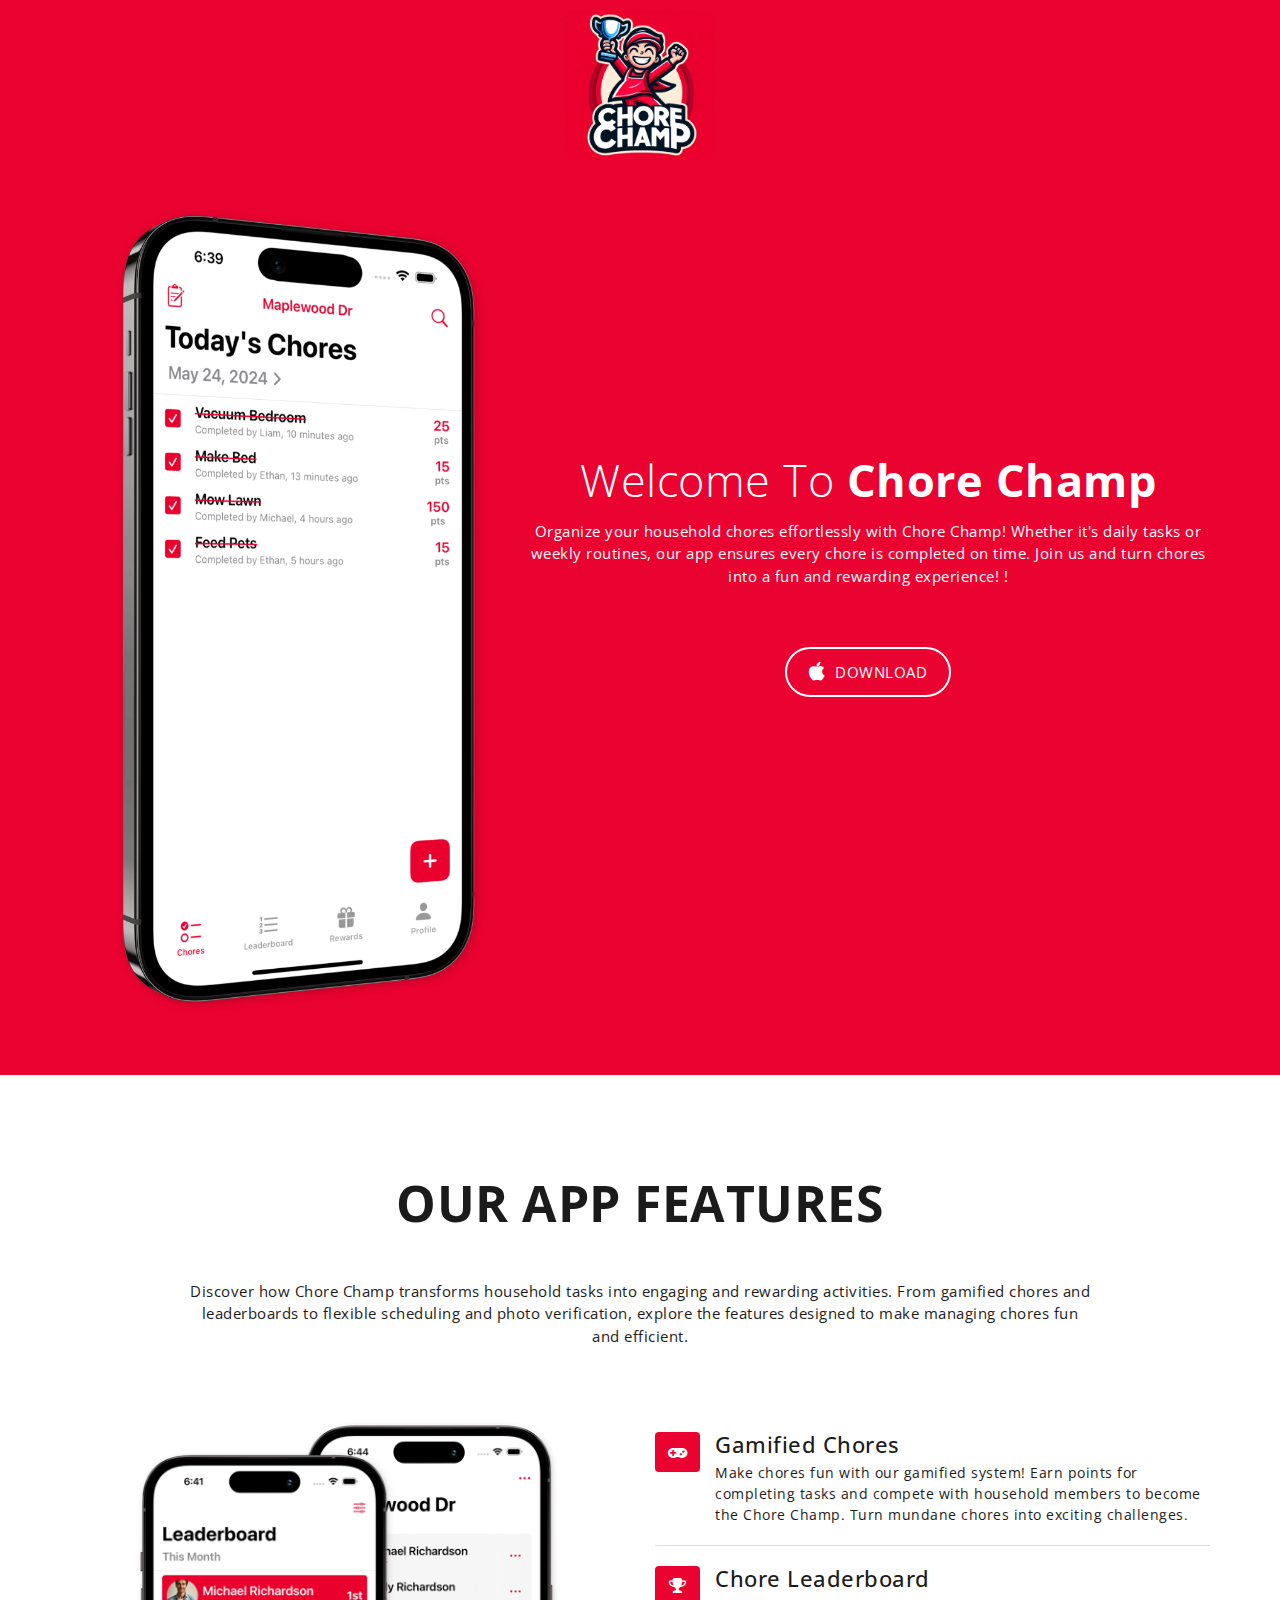
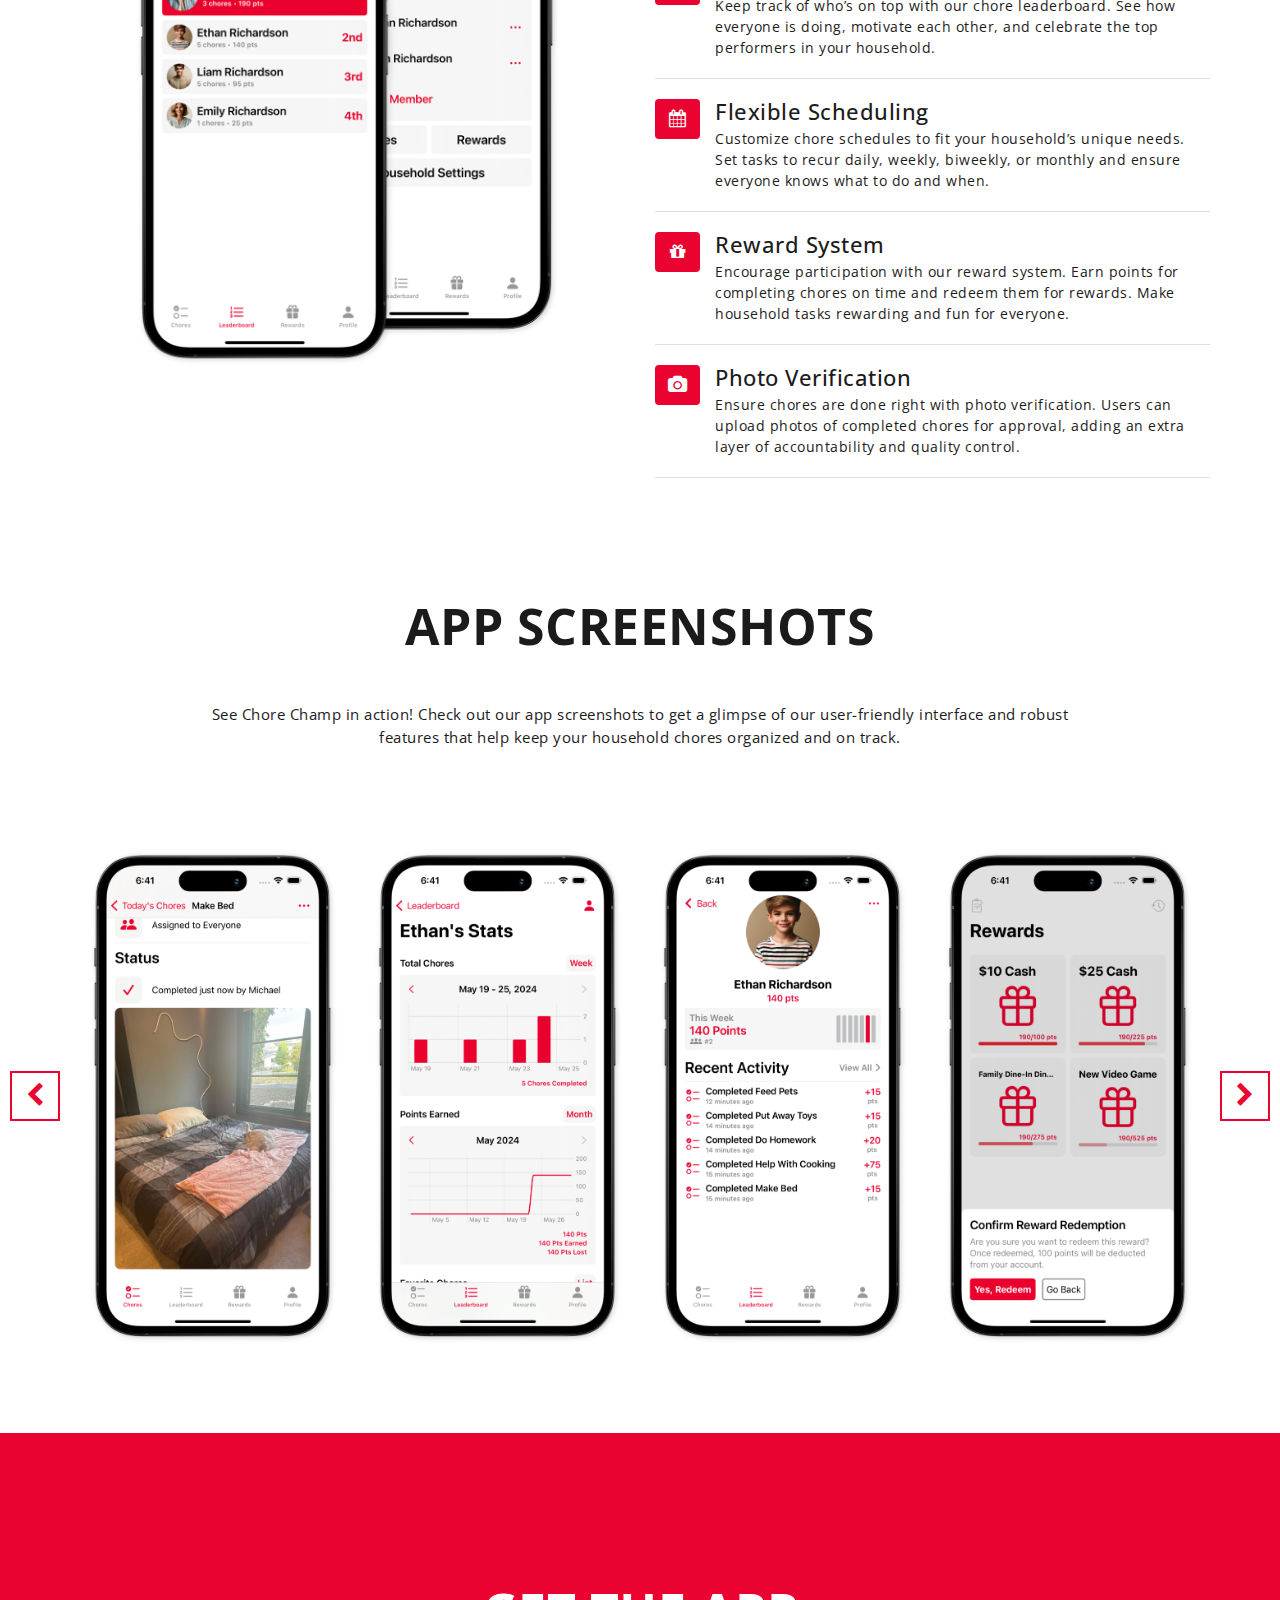
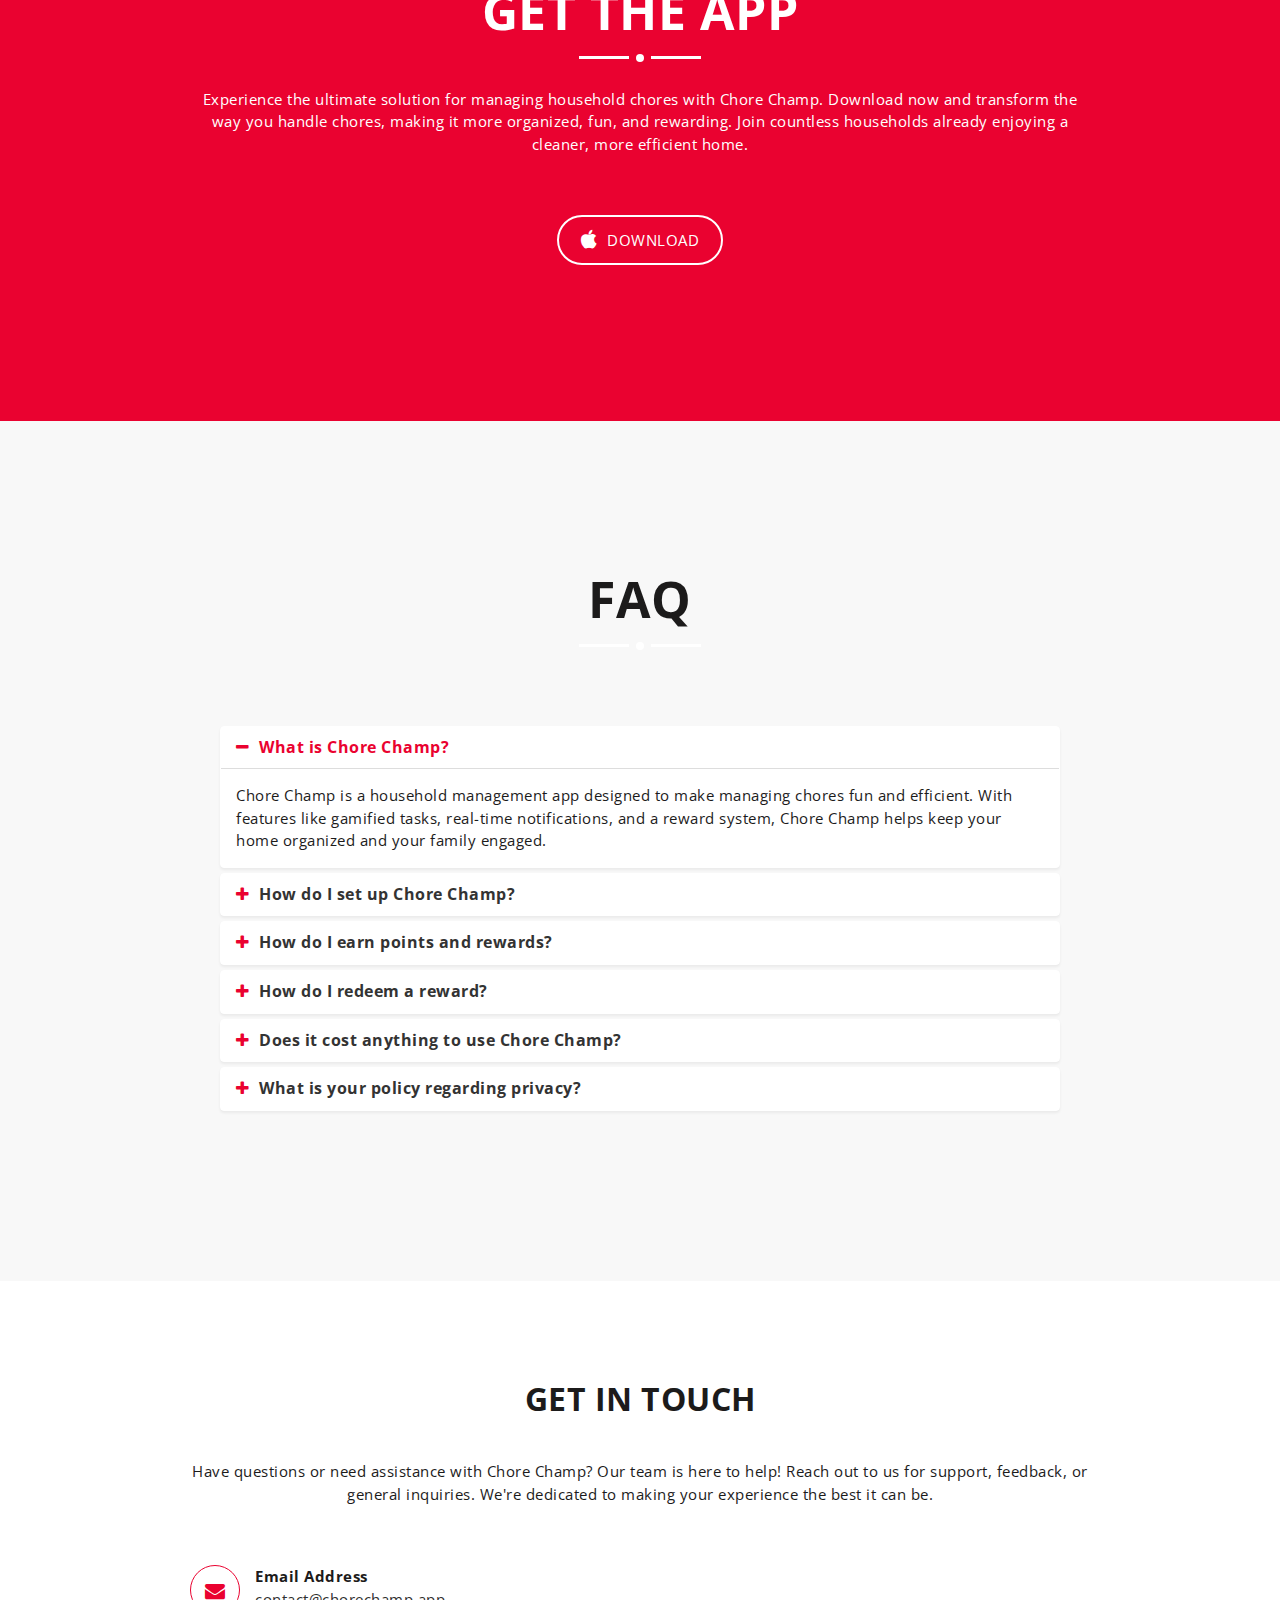
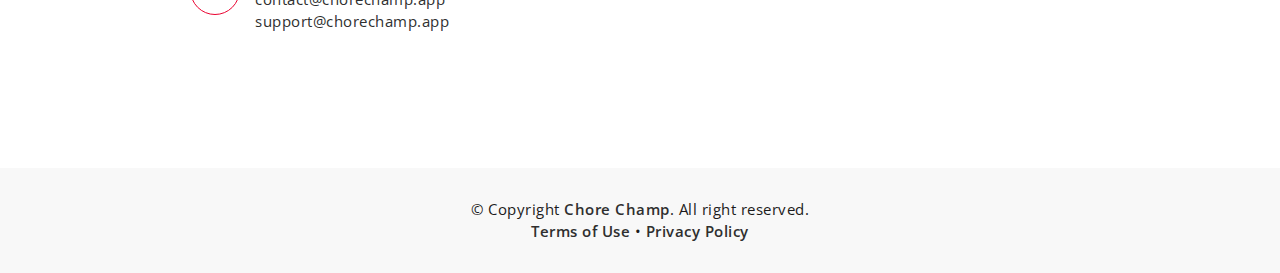
==== commit 9ba05cdb: "fixed pictures" ====
--- a/index.html
+++ b/index.html
@@ -71,7 +71,7 @@
 						</div>
 
 						<div class="mu-header-featured-img">
-							<img src="assets/images/headerappscreenshot.png" alt="iphone image">
+							<img src="assets/images/screenshot/01.png" alt="iphone image">
 						</div>
 
 						
@@ -218,10 +218,6 @@
 								<div class="mu-apps-screenshot-slider">
 
 									<div class="mu-single-screeshot">
-										<img src="assets/images/screenshot/01.png" alt="App screenshot img">
-									</div>
-
-									<div class="mu-single-screeshot">
 										<img src="assets/images/screenshot/02.png" alt="App screenshot img">
 									</div>
 
@@ -246,7 +242,7 @@
 									</div>
 
 									<div class="mu-single-screeshot">
-										<img src="assets/images/screenshot/01.png" alt="App screenshot img">
+										<img src="assets/images/screenshot/08.png" alt="App screenshot img">
 									</div>
 
 									<div class="mu-single-screeshot">
@@ -272,6 +268,11 @@
 									<div class="mu-single-screeshot">
 										<img src="assets/images/screenshot/07.png" alt="App screenshot img">
 									</div>
+
+									<div class="mu-single-screeshot">
+										<img src="assets/images/screenshot/08.png" alt="App screenshot img">
+									</div>
+
 
 								</div>
 
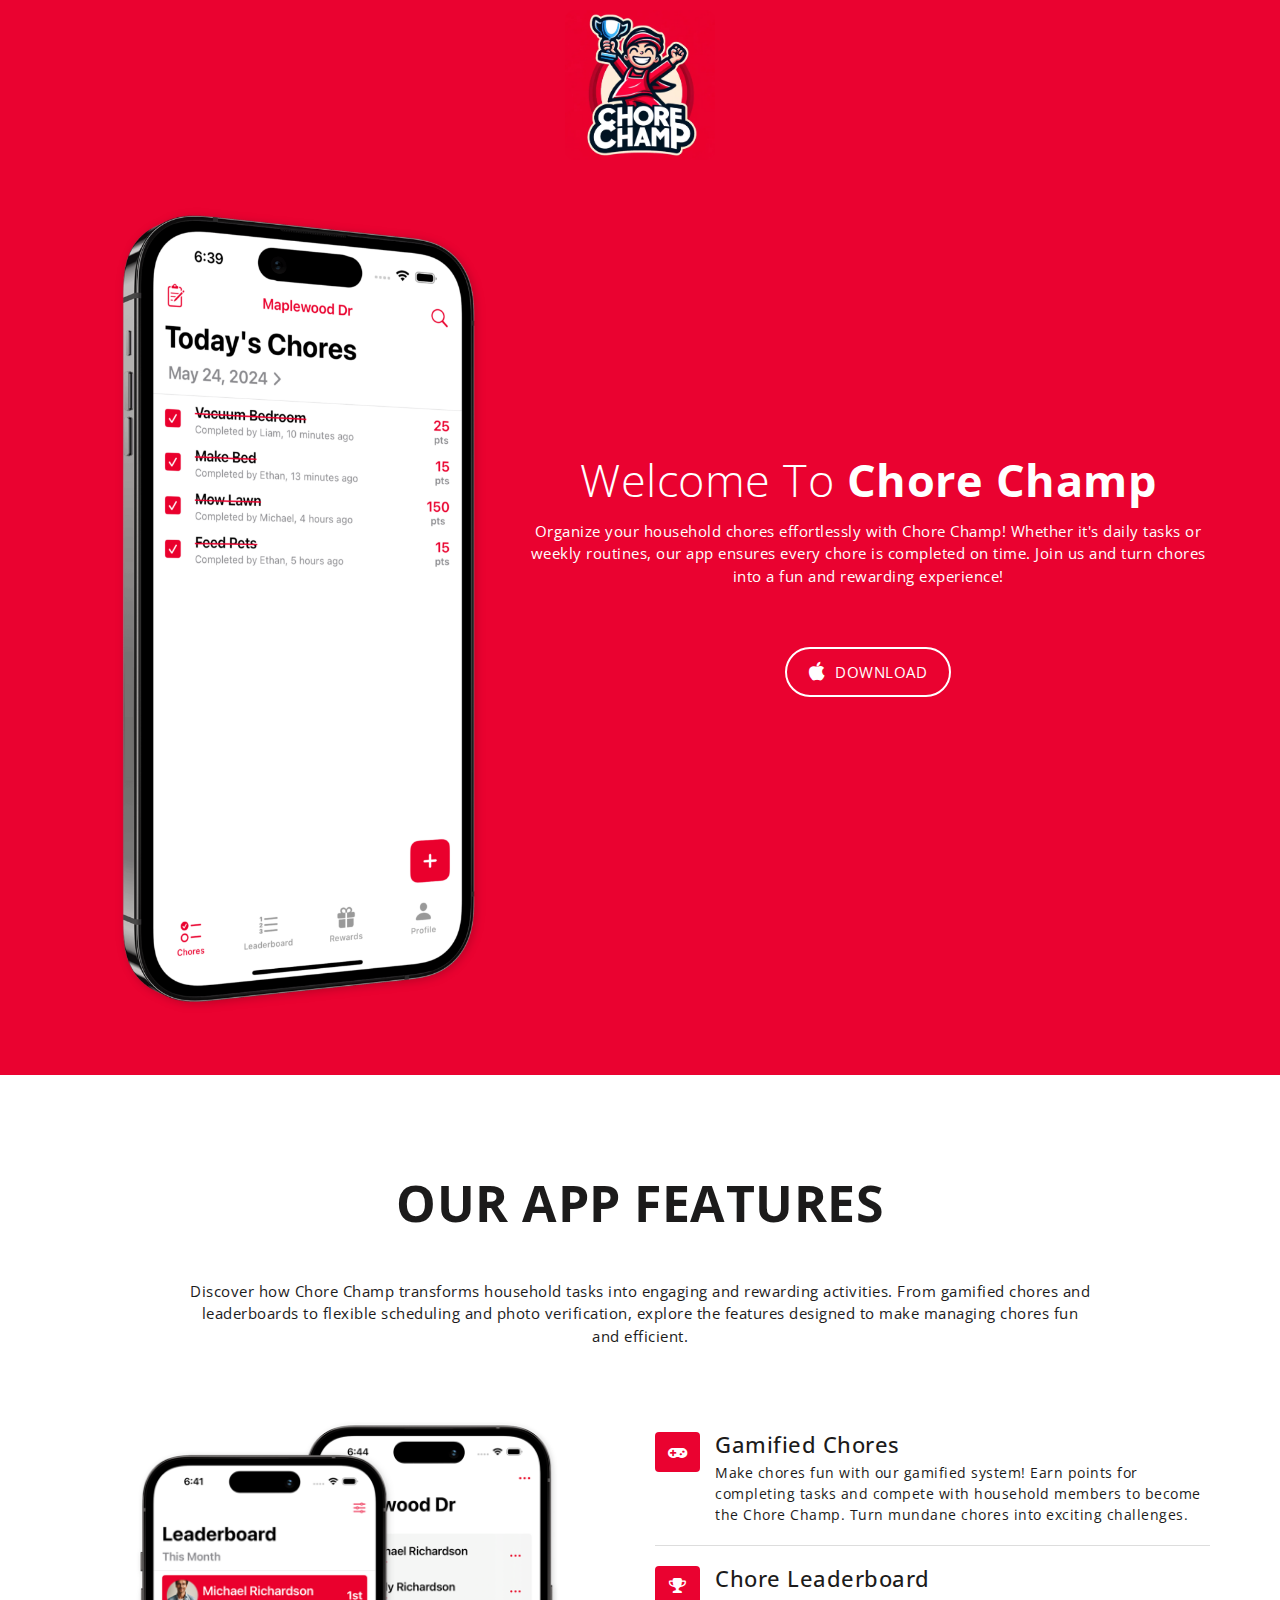
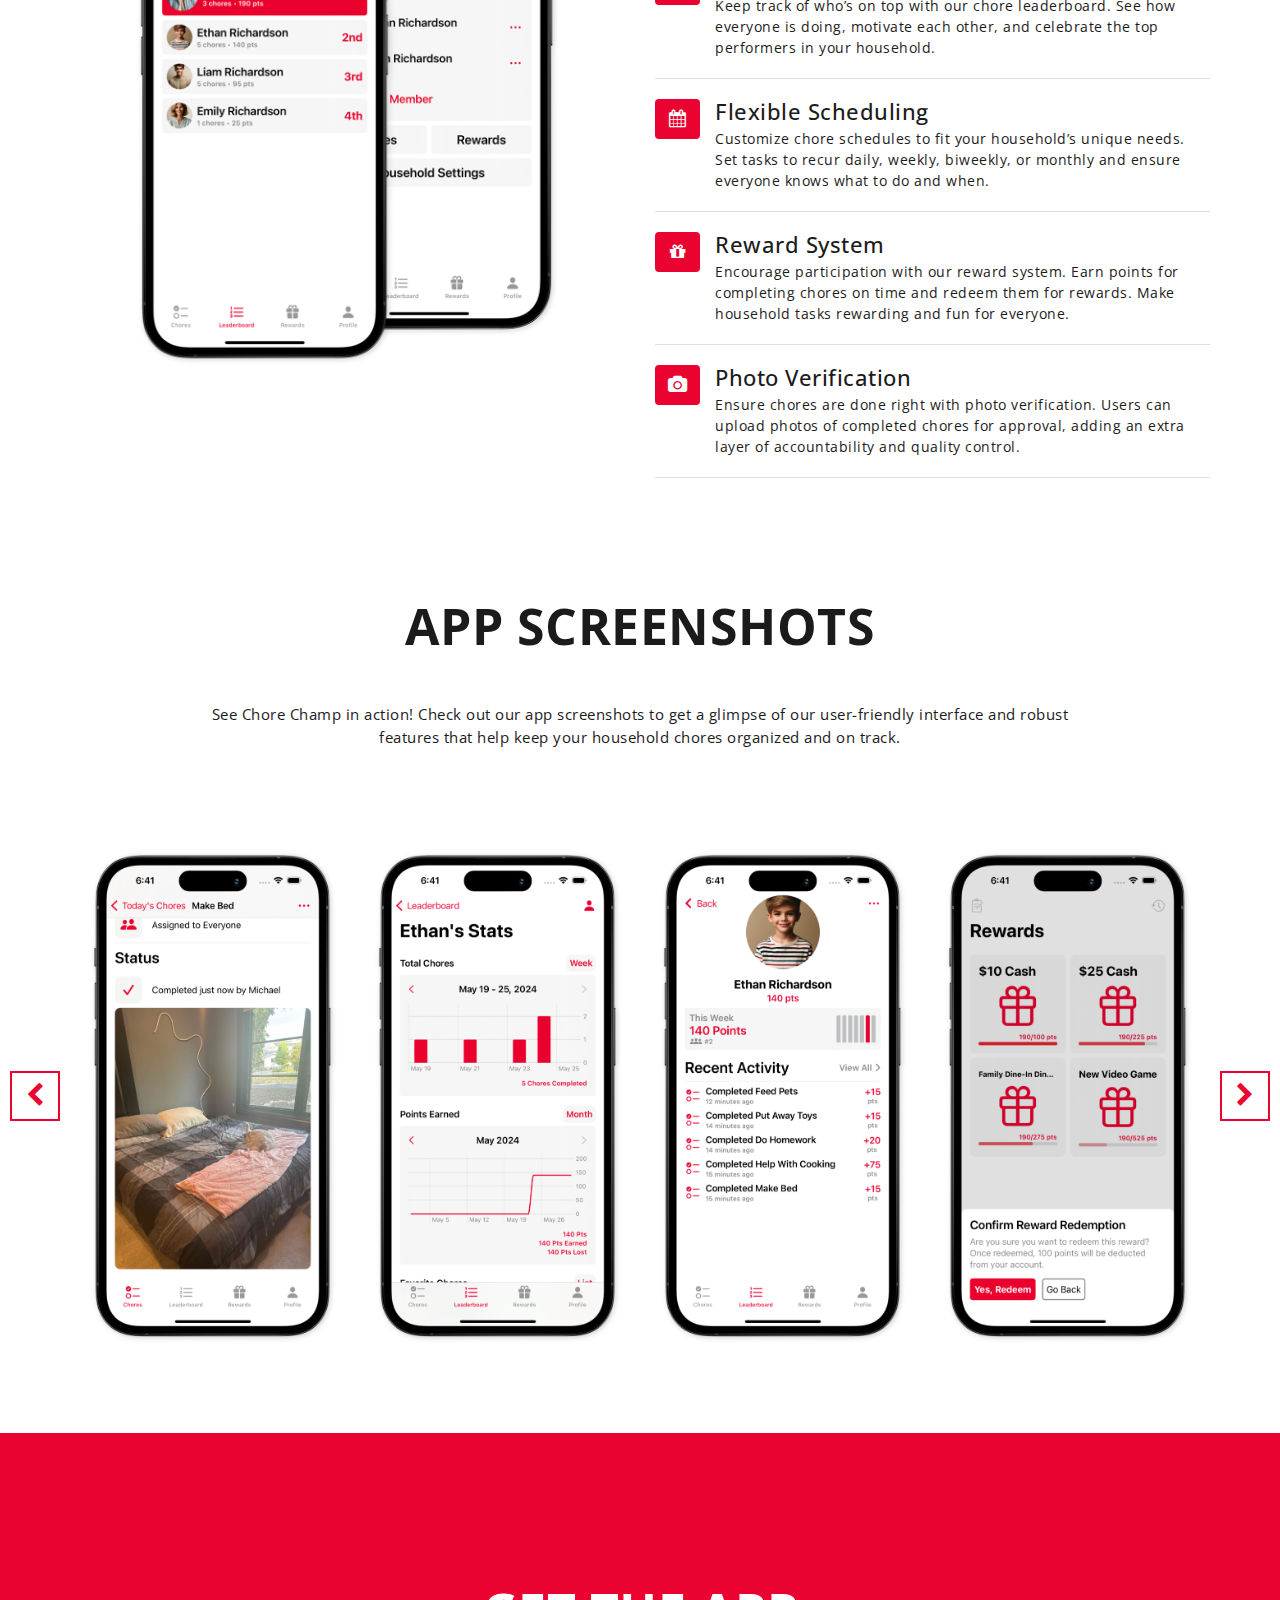
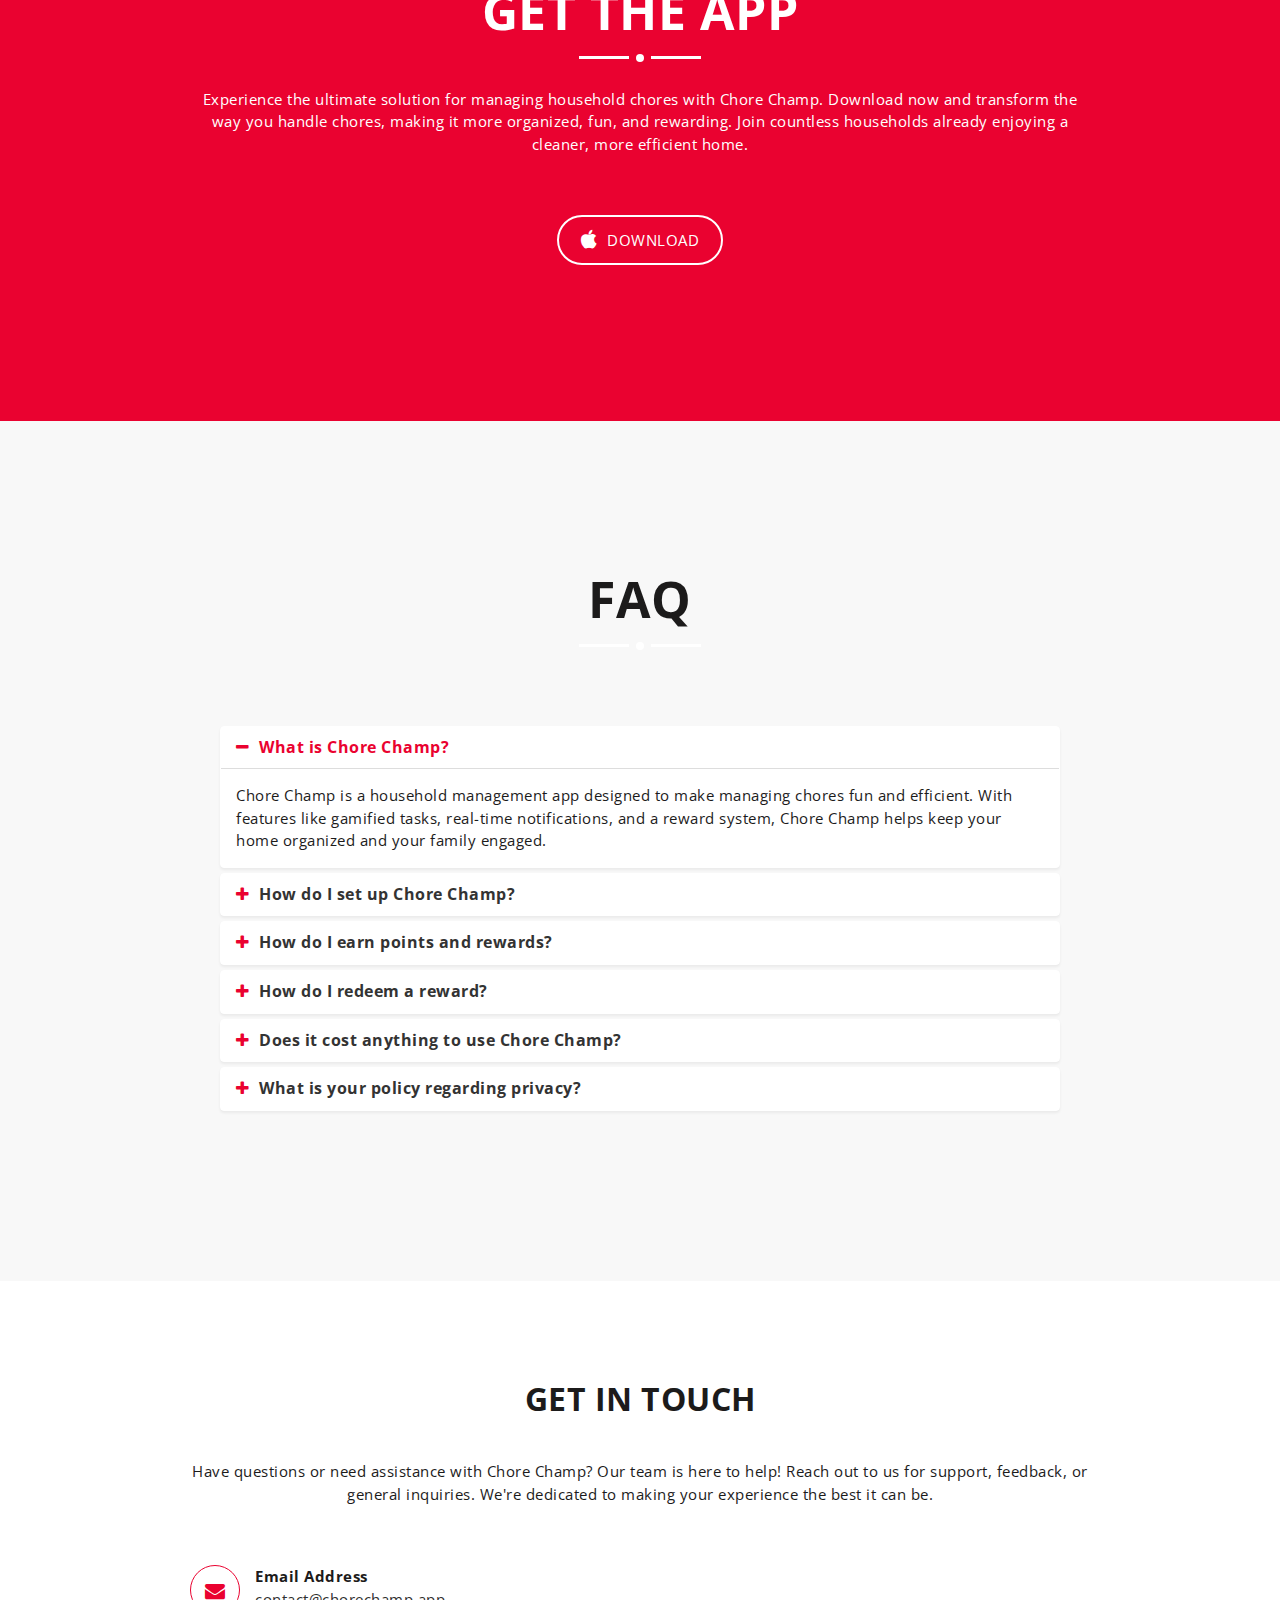
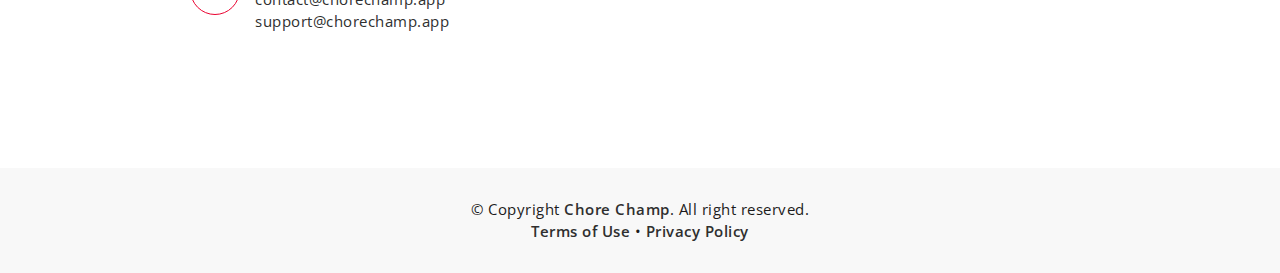
==== commit 2a753354: "fixed header !" ====
--- a/index.html
+++ b/index.html
@@ -61,7 +61,7 @@
 					<div class="mu-header-featured-area">
 						<div class="mu-header-featured-content">
 							<h1>Welcome To <span>Chore Champ</span></h1>
-							<p>Organize your household chores effortlessly with Chore Champ! Whether it's daily tasks or weekly routines, our app ensures every chore is completed on time. Join us and turn chores into a fun and rewarding experience!								!</p>
+							<p>Organize your household chores effortlessly with Chore Champ! Whether it's daily tasks or weekly routines, our app ensures every chore is completed on time. Join us and turn chores into a fun and rewarding experience!</p>
 
 							<div class="mu-app-download-area">
 								<a class="mu-apple-btn" href="https://testflight.apple.com/join/TsRob74C"><i class="fa fa-apple"></i><span>Download</span></a>
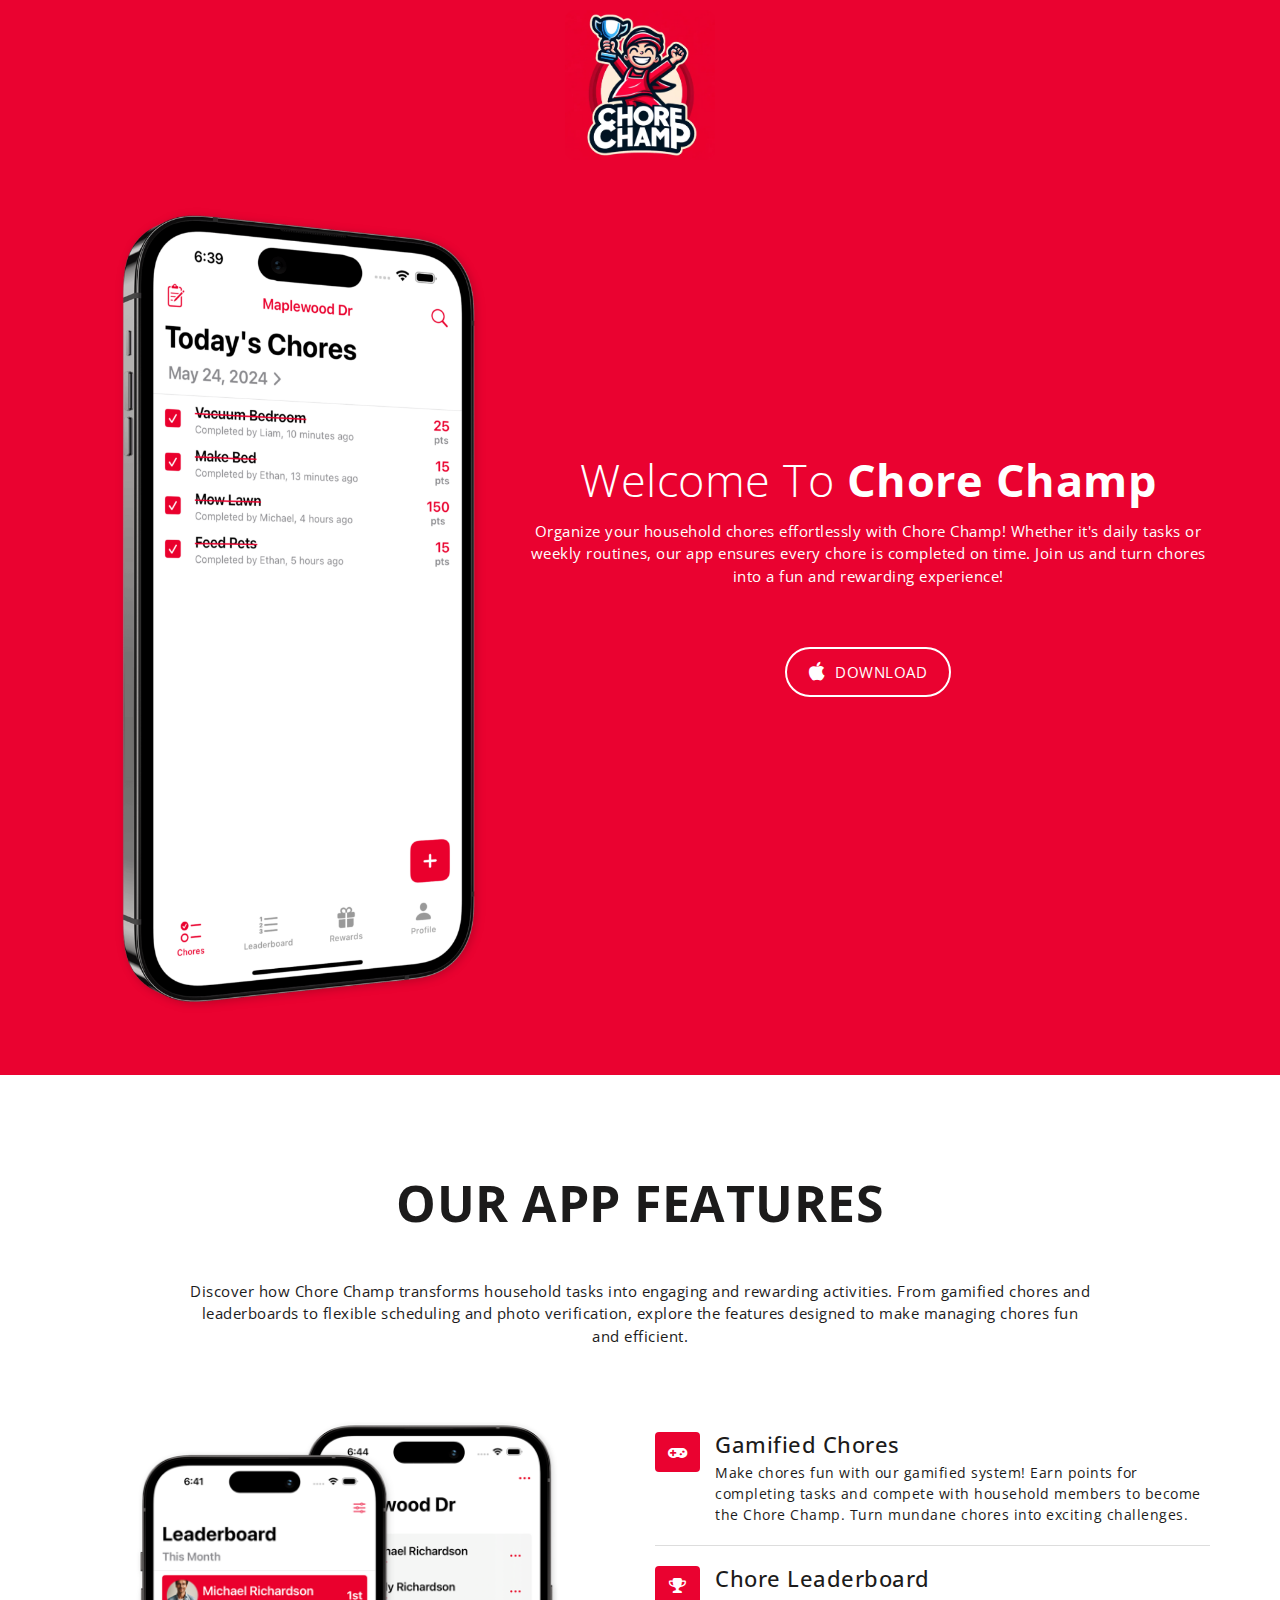
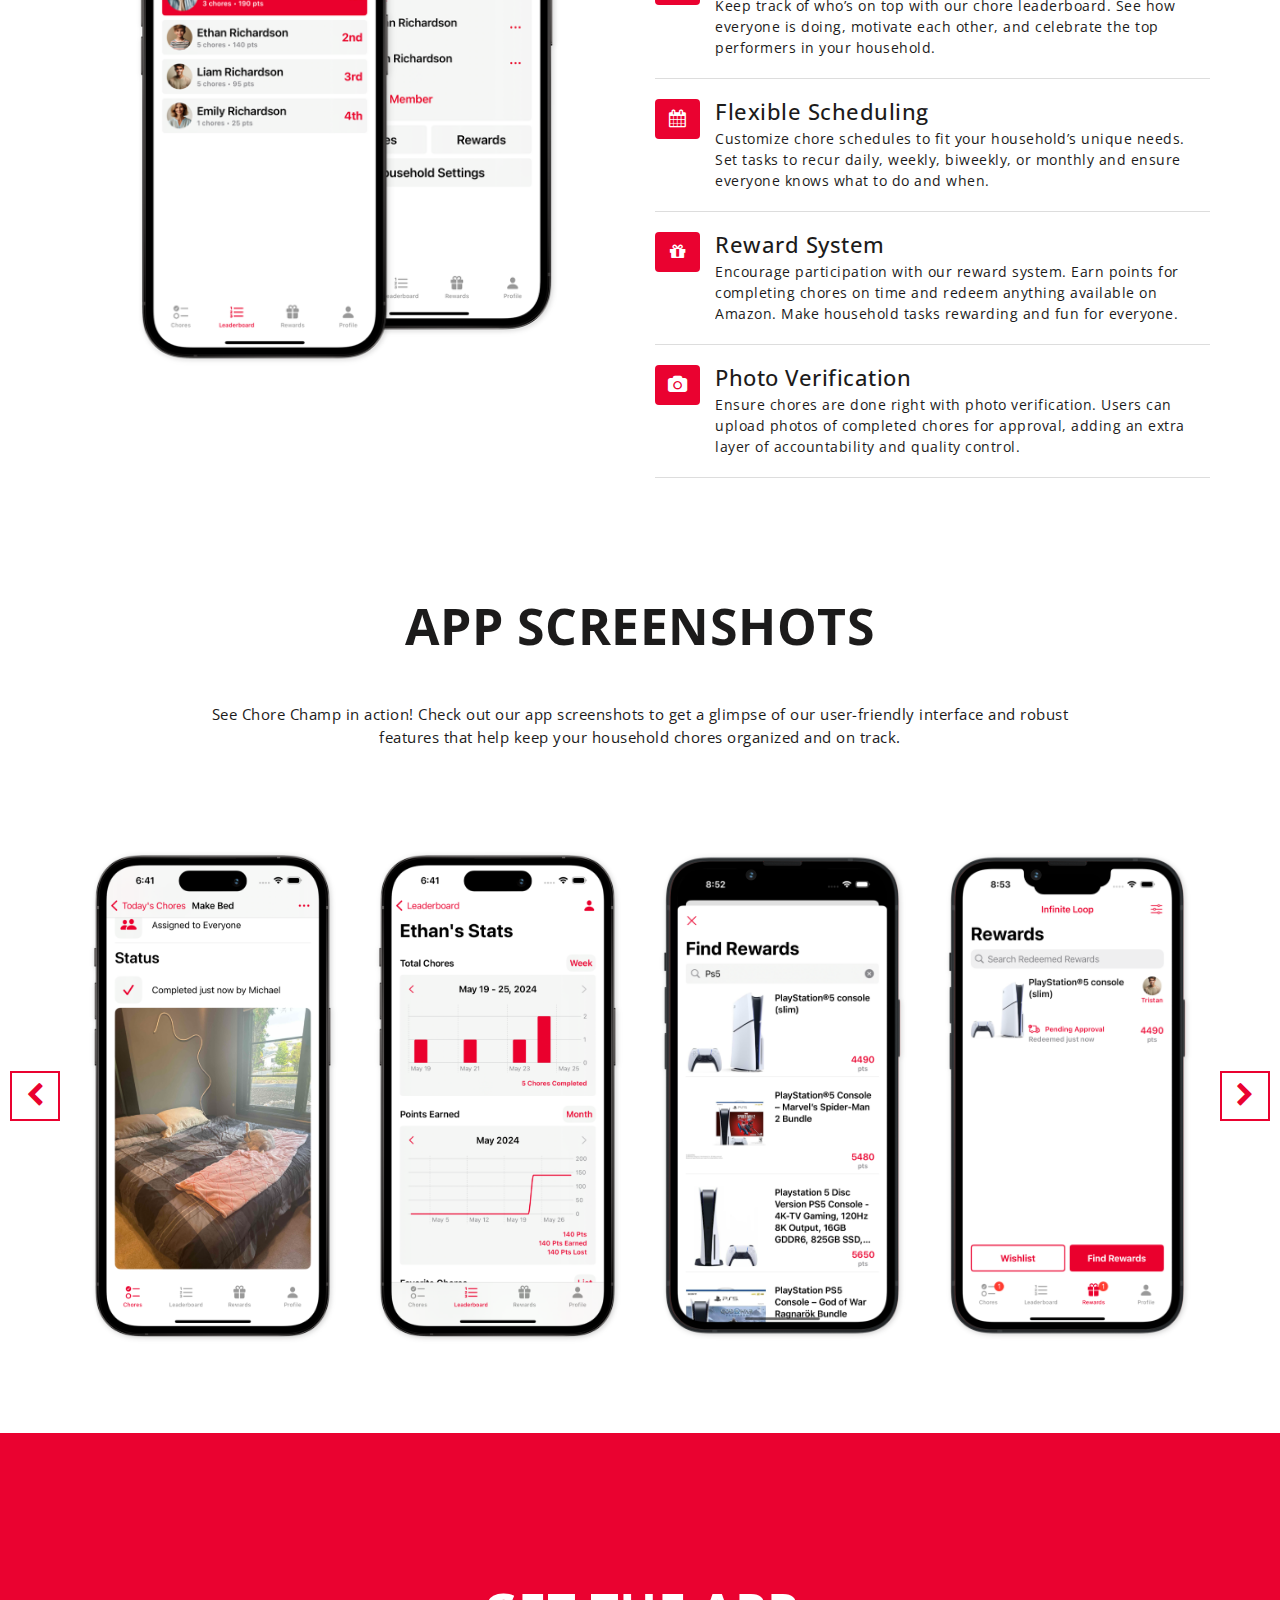
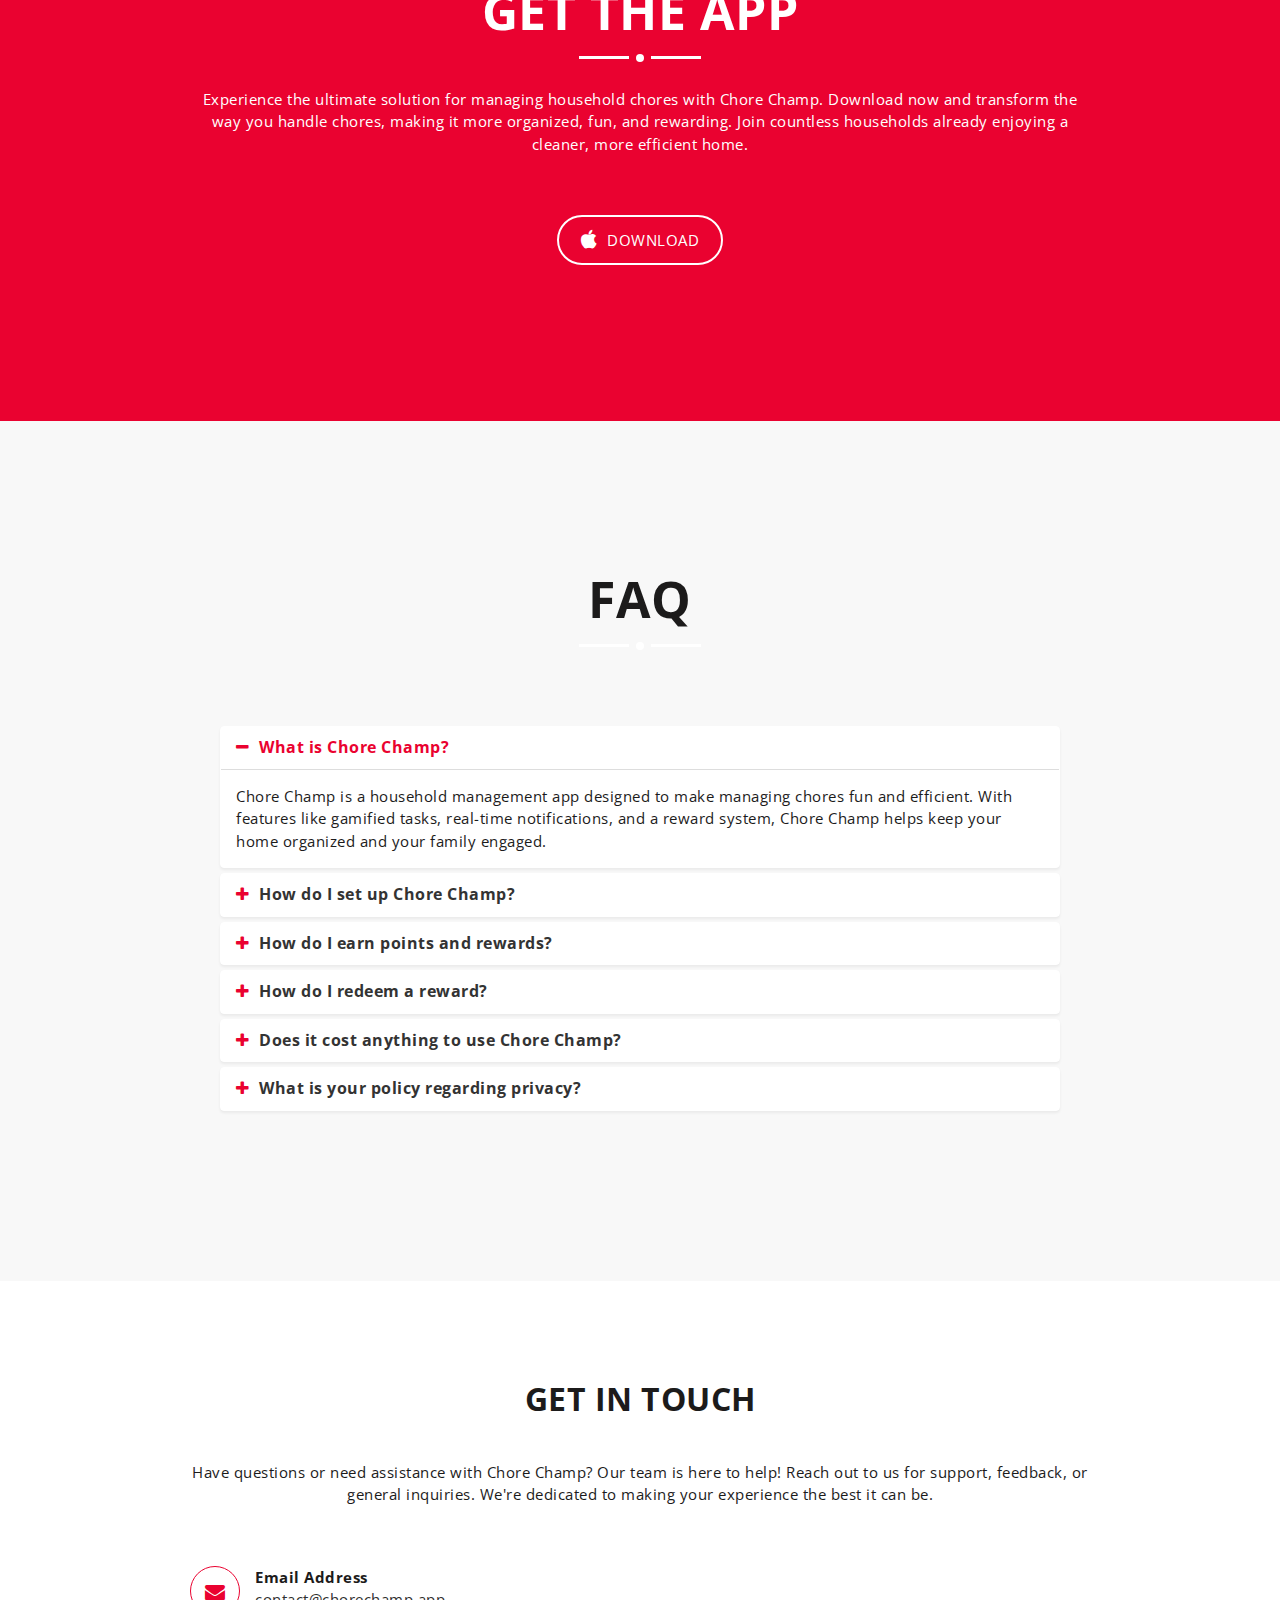
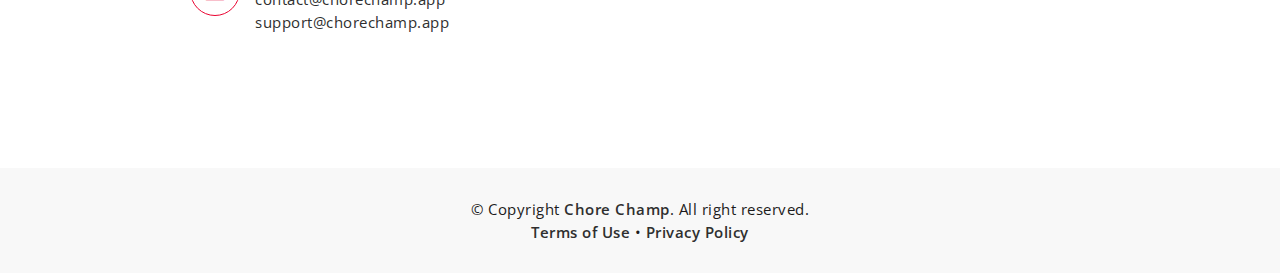
==== commit 52514cbc: "wesbite update new images and new reward text" ====
--- a/index.html
+++ b/index.html
@@ -164,7 +164,7 @@
 						                        </div>
 						                        <div class="media-body">
 							                        <h3 class="media-heading">Reward System</h3>
-							                        <p>Encourage participation with our reward system. Earn points for completing chores on time and redeem them for rewards. Make household tasks rewarding and fun for everyone.</p>
+													<p>Encourage participation with our reward system. Earn points for completing chores on time and redeem anything available on Amazon. Make household tasks rewarding and fun for everyone.</p>
 						                        </div>
 						                    </div>
 						                    <!-- End single feature item -->
@@ -246,6 +246,10 @@
 									</div>
 
 									<div class="mu-single-screeshot">
+										<img src="assets/images/screenshot/09.png" alt="App screenshot img">
+									</div>
+
+									<div class="mu-single-screeshot">
 										<img src="assets/images/screenshot/02.png" alt="App screenshot img">
 									</div>
 
@@ -271,6 +275,10 @@
 
 									<div class="mu-single-screeshot">
 										<img src="assets/images/screenshot/08.png" alt="App screenshot img">
+									</div>
+
+									<div class="mu-single-screeshot">
+										<img src="assets/images/screenshot/09.png" alt="App screenshot img">
 									</div>
 
 
@@ -369,7 +377,7 @@
 									</div>
 									<div id="collapseFive" class="panel-collapse collapse">
 									  <div class="panel-body">
-										Earn points by completing chores on time. Points can be redeemed for various rewards set by your household. The more chores you complete, the more points you earn. Stay consistent and see your points grow!
+										Earn points by completing chores on time. Points can be redeemed for any product on Amazon. The more chores you complete, the more points you earn. Stay consistent and see your points grow!
 									</div>
 									</div>
 								  </div>
@@ -384,18 +392,20 @@
 									</div>
 									<div id="collapseSix" class="panel-collapse collapse">
 										<div class="panel-body">
-											Redeeming a reward in Chore Champ is simple and rewarding! Follow these steps to redeem your earned points for a reward:
+											<h3>Redeeming Rewards</h3>
+											<p>Redeeming a reward in Chore Champ is now even more exciting! With our new Amazon search feature, children can easily find and redeem rewards. Follow these steps to redeem your earned points for a reward:</p>
 											<ol>
 												<li>Open the Chore Champ app and navigate to the Rewards section.</li>
-												<li>Browse through the available rewards that your household has set up.</li>
+												<li>Use the Amazon search feature to browse for rewards you are interested in.</li>
 												<li>Select the reward you wish to redeem.</li>
-												<li>Confirm your selection and the required points will be deducted from your total points.</li>
-												<li>Your reward request will be sent to a parent or household administrator.</li>
-												<li>Your parent or household administrator will give you the reward.</li>
+												<li>If you have enough points, confirm your selection and the required points will be deducted from your total points.</li>
+												<li>Your reward request will be sent to a parent or household administrator for approval.</li>
+												<li>Once approved, your parent or household administrator will purchase the reward for you from Amazon.</li>
 												<li>Enjoy your reward and keep up the good work on completing chores!</li>
 											</ol>
-											If you have any questions or need assistance, please reach out to our support team at <a href="mailto:support@chorechamp.app">support@chorechamp.app</a>.
+											<p>If you have any questions or need assistance, please reach out to our support team at <a href="mailto:support@chorechamp.app">support@chorechamp.app</a>.</p>
 										</div>
+										
 									</div>
 								</div>
 								
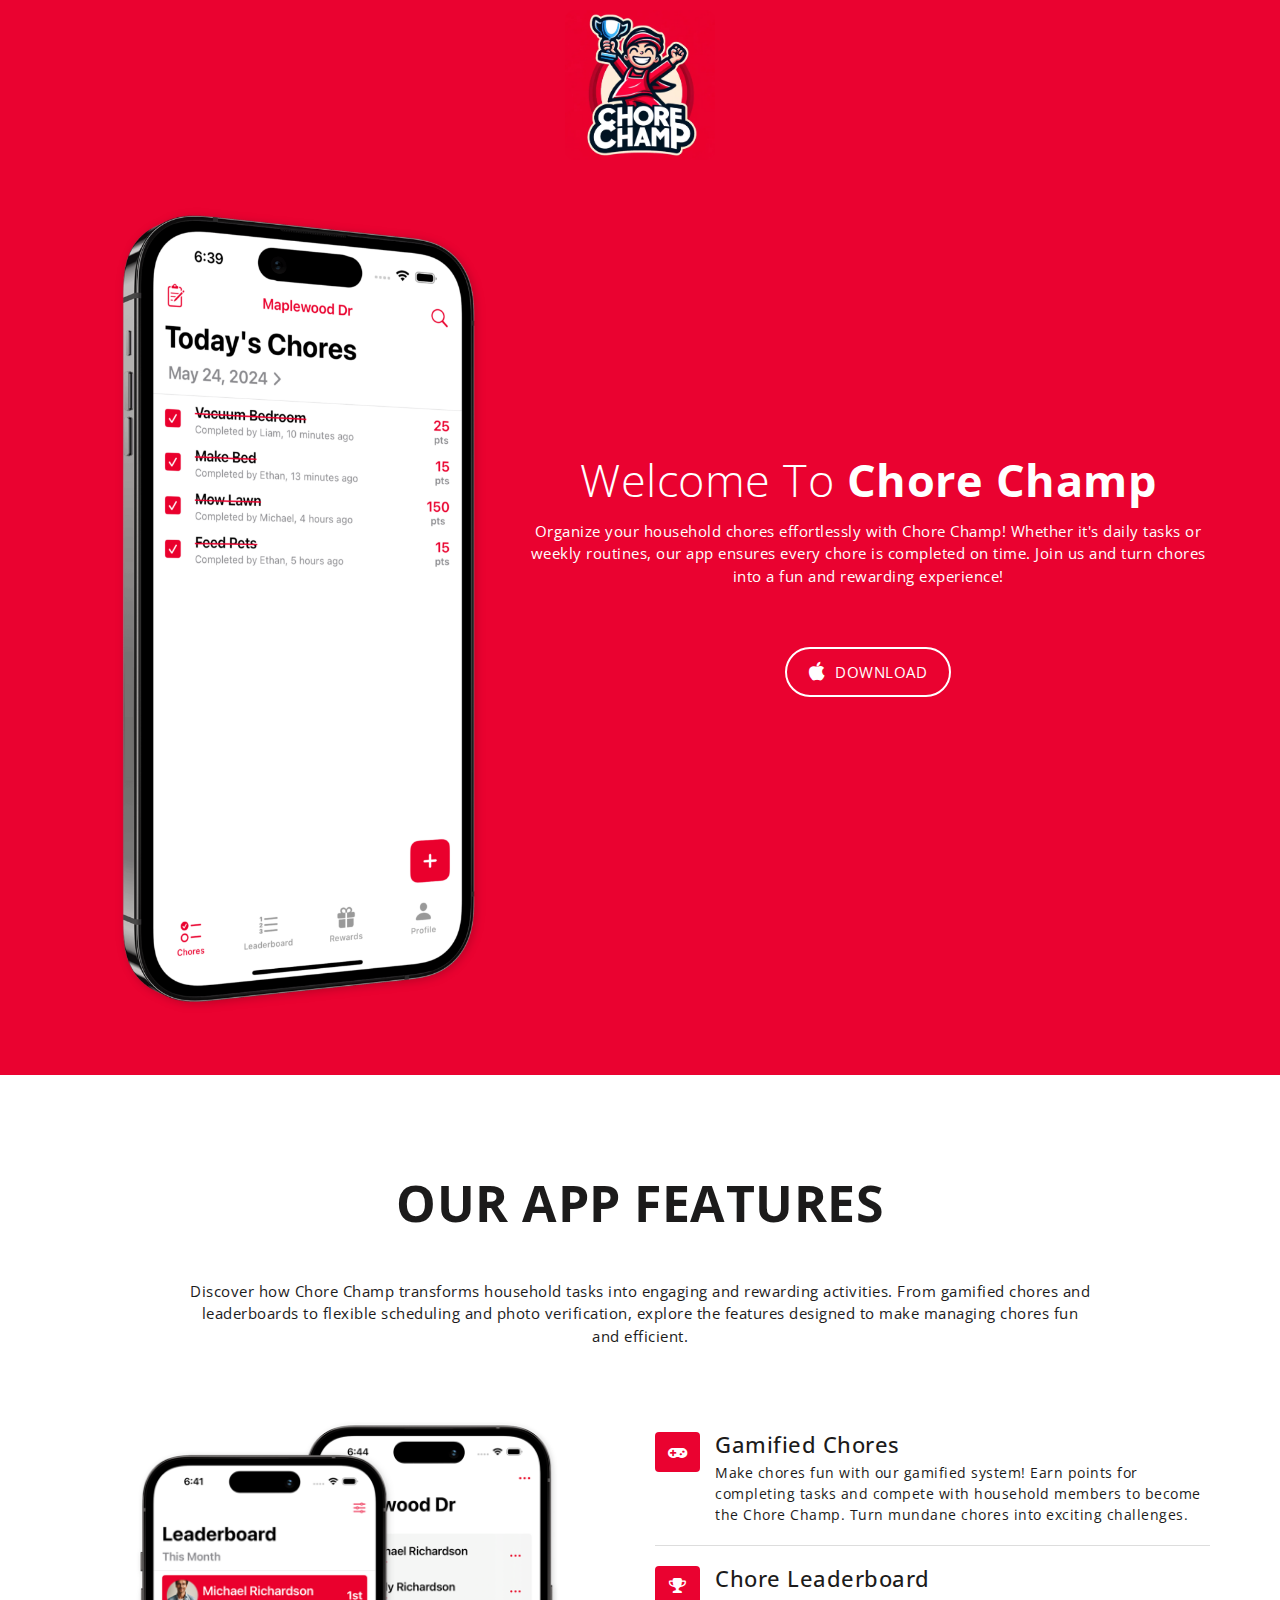
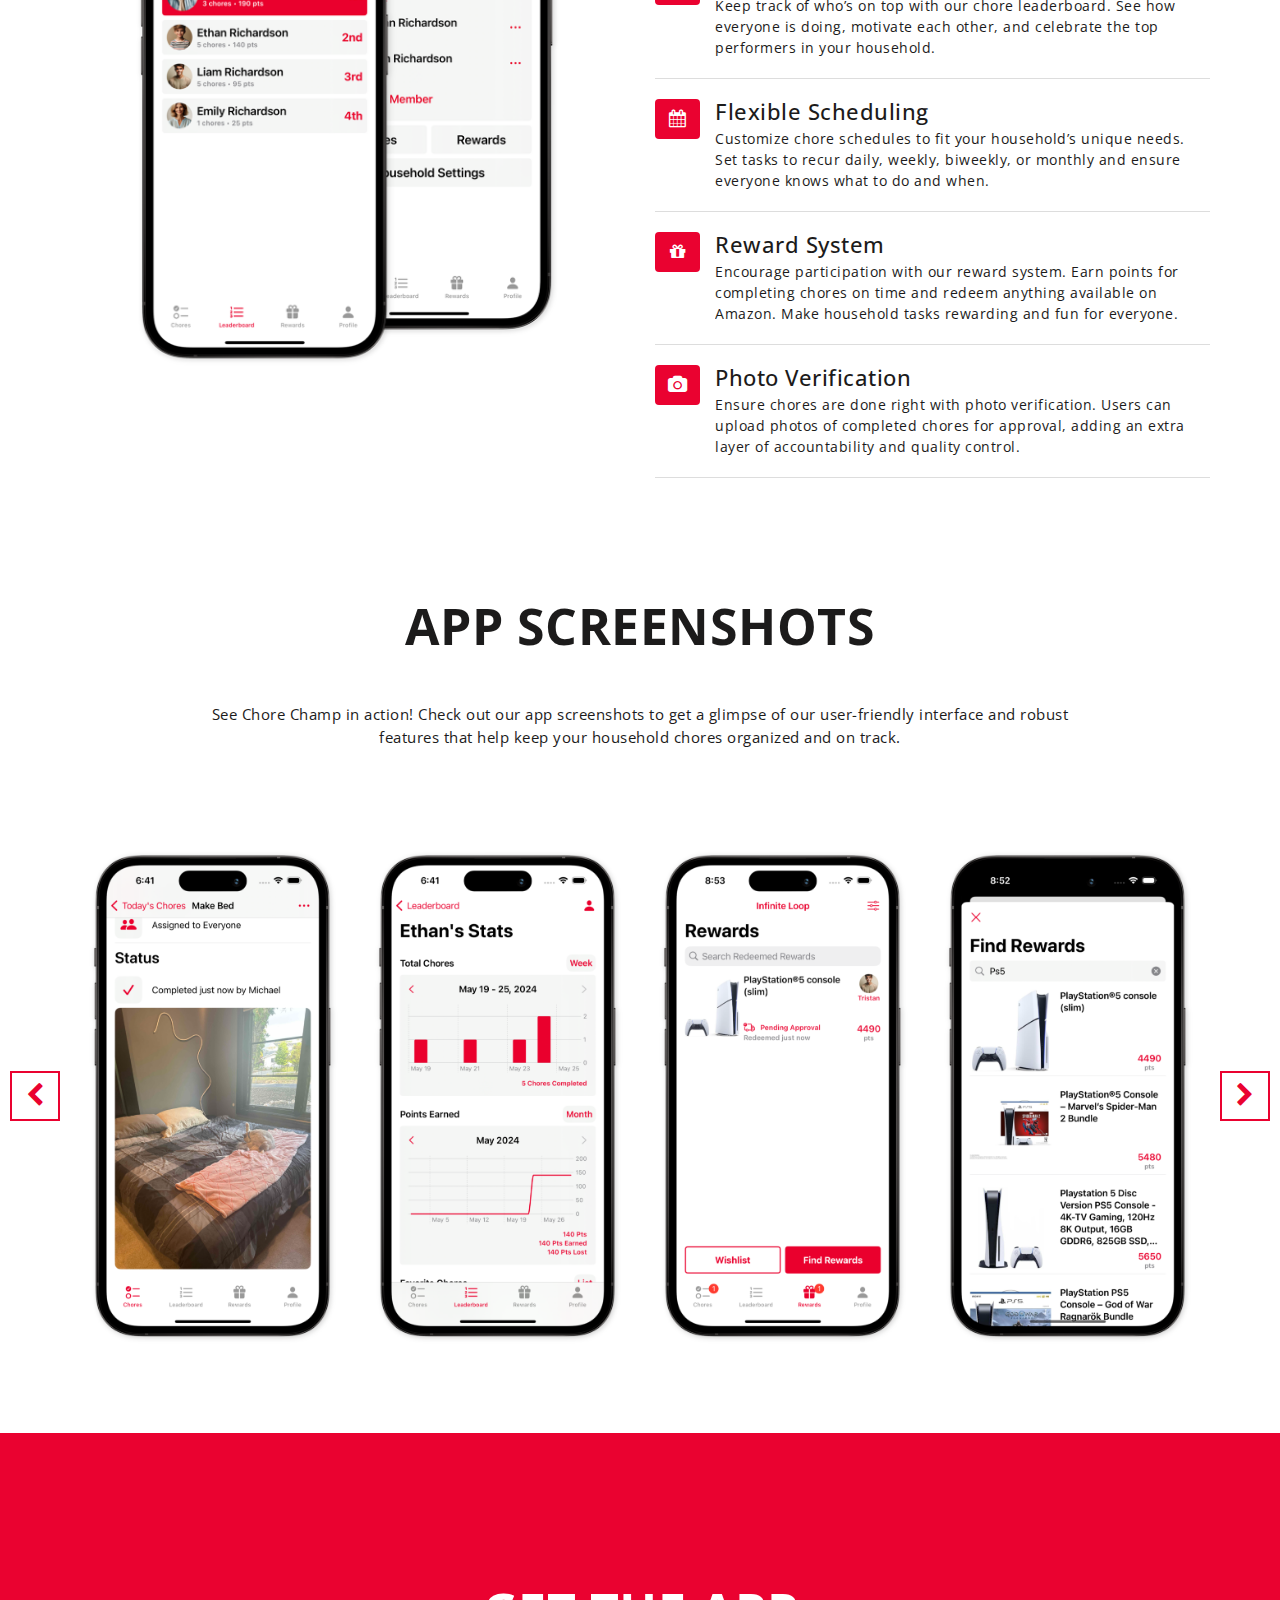
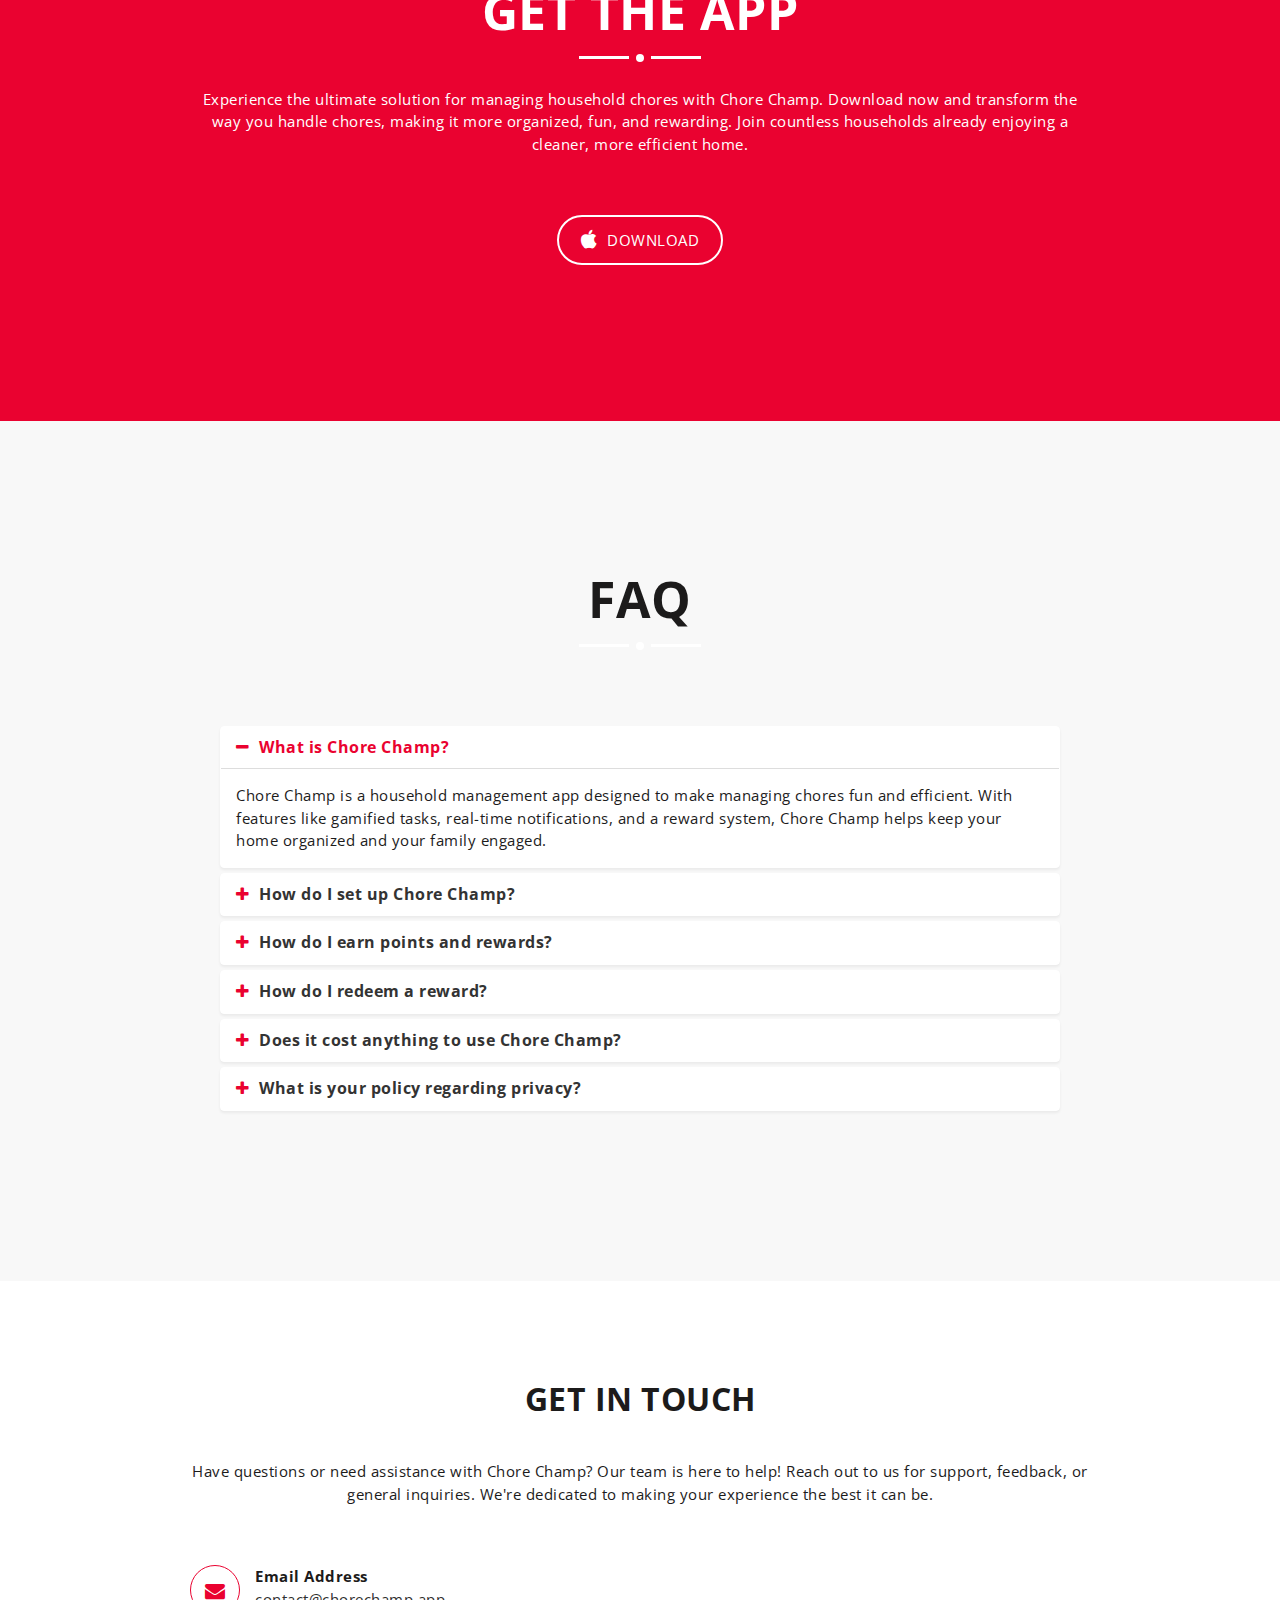
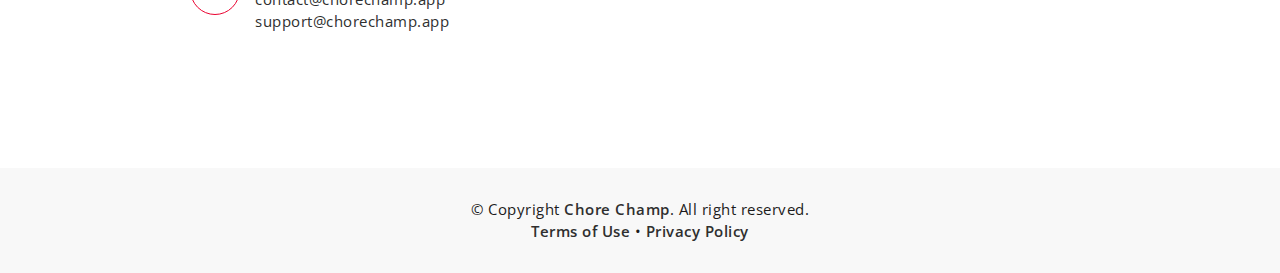
==== commit 3fdd8f2a: "updating download links" ====
--- a/index.html
+++ b/index.html
@@ -64,7 +64,7 @@
 							<p>Organize your household chores effortlessly with Chore Champ! Whether it's daily tasks or weekly routines, our app ensures every chore is completed on time. Join us and turn chores into a fun and rewarding experience!</p>
 
 							<div class="mu-app-download-area">
-								<a class="mu-apple-btn" href="https://testflight.apple.com/join/TsRob74C"><i class="fa fa-apple"></i><span>Download</span></a>
+								<a class="mu-apple-btn" href="https://apps.apple.com/app/chore-champ/id6502973506"><i class="fa fa-apple"></i><span>Download</span></a>
 								<!-- <a class="mu-windows-btn" href="#"><i class="fa fa-windows"></i><span>windows store</span></a> -->
 							</div>
 
@@ -309,7 +309,7 @@
 
 
 							<div class="mu-download-content">
-								<a class="mu-apple-btn" href="https://testflight.apple.com/join/TsRob74C"><i class="fa fa-apple"></i><span>Download</span></a>
+								<a class="mu-apple-btn" href="https://apps.apple.com/app/chore-champ/id6502973506"><i class="fa fa-apple"></i><span>Download</span></a>
 							</div>
 
 
